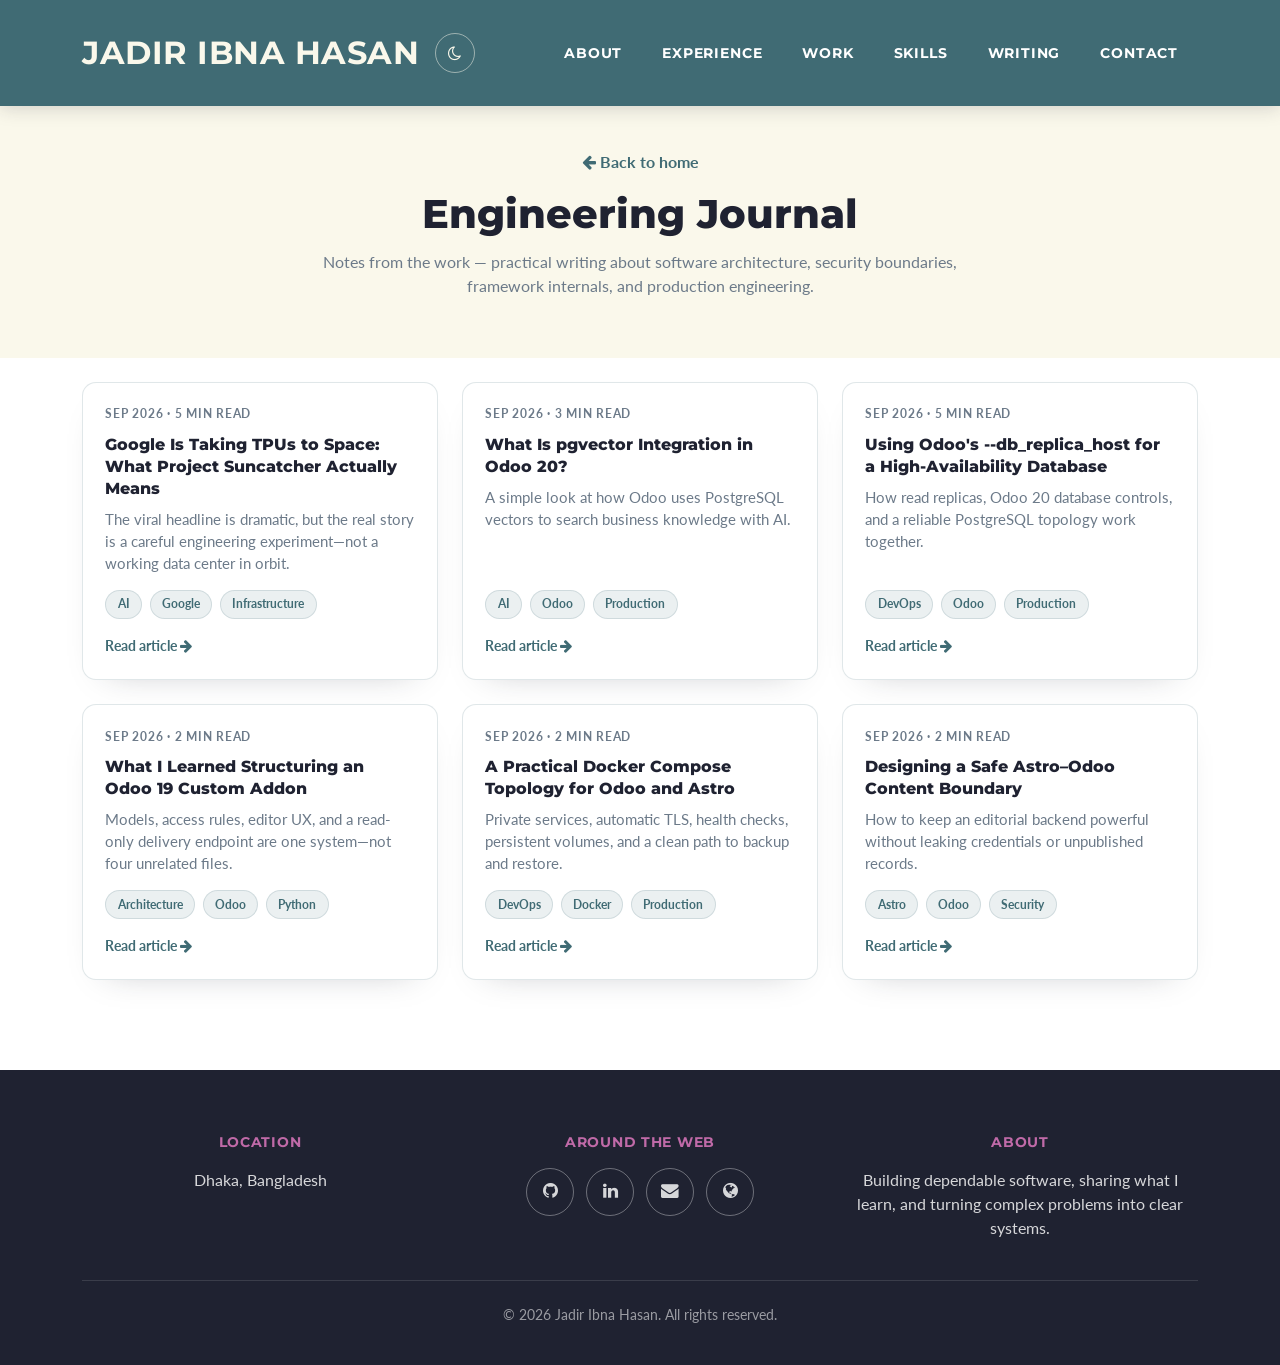
==== blog/index.html @ 4789eede "[imp]" ====
<!DOCTYPE html>
<html data-bs-theme="light" lang="en">

<head>
    <meta charset="utf-8">
    <meta name="viewport" content="width=device-width, initial-scale=1.0, shrink-to-fit=no">
    <title>Writing — Jadir Ibna Hasan</title>
    <meta name="description" content="Engineering notes from Jadir Ibna Hasan — practical writing about software architecture, security boundaries, framework internals, and production engineering.">
    <link rel="stylesheet" href="../assets/bootstrap/css/bootstrap.min.css">
    <link rel="stylesheet" href="https://fonts.googleapis.com/css?family=Montserrat:400,700,800&amp;display=swap">
    <link rel="stylesheet" href="https://fonts.googleapis.com/css?family=Lato:400,700,400italic,700italic&amp;display=swap">
    <link rel="stylesheet" href="../assets/fonts/font-awesome.min.css">
    <link rel="stylesheet" href="../assets/css/styles.min.css">
    <link rel="stylesheet" href="../assets/css/custom.css">
    <script>
        (function () {
            var stored = localStorage.getItem("theme");
            var prefersDark = window.matchMedia("(prefers-color-scheme: dark)").matches;
            document.documentElement.setAttribute("data-bs-theme", stored || (prefersDark ? "dark" : "light"));
        })();
    </script>
</head>

<body id="page-top">
    <a class="skip-link" href="#main">Skip to content</a>
    <nav class="navbar navbar-expand-lg fixed-top text-uppercase" id="mainNav">
        <div class="container">
            <a class="navbar-brand" href="../index.html">Jadir Ibna Hasan</a>
            <button id="themeToggle" class="theme-toggle ms-auto me-2" aria-label="Toggle dark mode" title="Toggle dark mode"><i class="fa fa-moon-o"></i></button>
            <button data-bs-toggle="collapse" data-bs-target="#navbarResponsive" class="navbar-toggler text-white rounded" aria-controls="navbarResponsive" aria-expanded="false" aria-label="Toggle navigation"><i class="fa fa-bars"></i></button>
            <div class="collapse navbar-collapse" id="navbarResponsive">
                <ul class="navbar-nav ms-auto">
                    <li class="nav-item mx-0 mx-lg-1"><a class="nav-link py-3 px-0 px-lg-3 rounded" href="../index.html#about">About</a></li>
                    <li class="nav-item mx-0 mx-lg-1"><a class="nav-link py-3 px-0 px-lg-3 rounded" href="../index.html#experience">Experience</a></li>
                    <li class="nav-item mx-0 mx-lg-1"><a class="nav-link py-3 px-0 px-lg-3 rounded" href="../index.html#work">Work</a></li>
                    <li class="nav-item mx-0 mx-lg-1"><a class="nav-link py-3 px-0 px-lg-3 rounded" href="../index.html#skills">Skills</a></li>
                    <li class="nav-item mx-0 mx-lg-1"><a class="nav-link py-3 px-0 px-lg-3 rounded" href="index.html">Writing</a></li>
                    <li class="nav-item mx-0 mx-lg-1"><a class="nav-link py-3 px-0 px-lg-3 rounded" href="../index.html#contact">Contact</a></li>
                </ul>
            </div>
        </div>
    </nav>

    <main id="main">
        <header class="blog-hero text-center">
            <div class="container">
                <a class="back-link" href="../index.html"><i class="fa fa-arrow-left me-1"></i>Back to home</a>
                <h1 class="mt-3">Engineering Journal</h1>
                <p>Notes from the work — practical writing about software architecture, security boundaries, framework internals, and production engineering.</p>
            </div>
        </header>

        <section class="section pt-4">
            <div class="container">
                <div class="row g-4">
                    <div class="col-md-6 col-lg-4">
                        <a class="article-card" href="9-google-is-taking-tpus-to-space-what-project-suncatcher-actually-means.html">
                            <div class="article-meta">Sep 2026 · 5 min read</div>
                            <h5>Google Is Taking TPUs to Space: What Project Suncatcher Actually Means</h5>
                            <p class="article-excerpt">The viral headline is dramatic, but the real story is a careful engineering experiment—not a working data center in orbit.</p>
                            <div class="tags mt-3"><span class="tag">AI</span><span class="tag">Google</span><span class="tag">Infrastructure</span></div>
                            <div class="article-read mt-3"><span>Read article</span> <i class="fa fa-arrow-right"></i></div>
                        </a>
                    </div>
                    <div class="col-md-6 col-lg-4">
                        <a class="article-card" href="8-what-is-pgvector-integration-in-odoo-20.html">
                            <div class="article-meta">Sep 2026 · 3 min read</div>
                            <h5>What Is pgvector Integration in Odoo 20?</h5>
                            <p class="article-excerpt">A simple look at how Odoo uses PostgreSQL vectors to search business knowledge with AI.</p>
                            <div class="tags mt-3"><span class="tag">AI</span><span class="tag">Odoo</span><span class="tag">Production</span></div>
                            <div class="article-read mt-3"><span>Read article</span> <i class="fa fa-arrow-right"></i></div>
                        </a>
                    </div>
                    <div class="col-md-6 col-lg-4">
                        <a class="article-card" href="7-using-odoo-s-db-replica-host-for-a-high-availability-database.html">
                            <div class="article-meta">Sep 2026 · 5 min read</div>
                            <h5>Using Odoo's --db_replica_host for a High-Availability Database</h5>
                            <p class="article-excerpt">How read replicas, Odoo 20 database controls, and a reliable PostgreSQL topology work together.</p>
                            <div class="tags mt-3"><span class="tag">DevOps</span><span class="tag">Odoo</span><span class="tag">Production</span></div>
                            <div class="article-read mt-3"><span>Read article</span> <i class="fa fa-arrow-right"></i></div>
                        </a>
                    </div>
                    <div class="col-md-6 col-lg-4">
                        <a class="article-card" href="3-what-i-learned-structuring-an-odoo-19-custom-addon.html">
                            <div class="article-meta">Sep 2026 · 2 min read</div>
                            <h5>What I Learned Structuring an Odoo 19 Custom Addon</h5>
                            <p class="article-excerpt">Models, access rules, editor UX, and a read-only delivery endpoint are one system—not four unrelated files.</p>
                            <div class="tags mt-3"><span class="tag">Architecture</span><span class="tag">Odoo</span><span class="tag">Python</span></div>
                            <div class="article-read mt-3"><span>Read article</span> <i class="fa fa-arrow-right"></i></div>
                        </a>
                    </div>
                    <div class="col-md-6 col-lg-4">
                        <a class="article-card" href="4-a-practical-docker-compose-topology-for-odoo-and-astro.html">
                            <div class="article-meta">Sep 2026 · 2 min read</div>
                            <h5>A Practical Docker Compose Topology for Odoo and Astro</h5>
                            <p class="article-excerpt">Private services, automatic TLS, health checks, persistent volumes, and a clean path to backup and restore.</p>
                            <div class="tags mt-3"><span class="tag">DevOps</span><span class="tag">Docker</span><span class="tag">Production</span></div>
                            <div class="article-read mt-3"><span>Read article</span> <i class="fa fa-arrow-right"></i></div>
                        </a>
                    </div>
                    <div class="col-md-6 col-lg-4">
                        <a class="article-card" href="2-designing-a-safe-astro-odoo-content-boundary.html">
                            <div class="article-meta">Sep 2026 · 2 min read</div>
                            <h5>Designing a Safe Astro–Odoo Content Boundary</h5>
                            <p class="article-excerpt">How to keep an editorial backend powerful without leaking credentials or unpublished records.</p>
                            <div class="tags mt-3"><span class="tag">Astro</span><span class="tag">Odoo</span><span class="tag">Security</span></div>
                            <div class="article-read mt-3"><span>Read article</span> <i class="fa fa-arrow-right"></i></div>
                        </a>
                    </div>
                </div>
            </div>
        </section>
    </main>

    <footer class="footer text-center">
        <div class="container">
            <div class="row text-center">
                <div class="col-md-4 mb-4 mb-lg-0">
                    <h5 class="mb-3">Location</h5>
                    <p class="mb-0" style="color: rgba(255,255,255,0.82);">Dhaka, Bangladesh</p>
                </div>
                <div class="col-md-4 mb-4 mb-lg-0">
                    <h5 class="mb-3">Around the Web</h5>
                    <ul class="list-inline mb-0">
                        <li class="list-inline-item"><a class="btn-social" role="button" href="https://github.com/jadiribnahasan" target="_blank" rel="noopener" aria-label="GitHub"><i class="fa fa-github fa-fw"></i></a></li>
                        <li class="list-inline-item"><a class="btn-social" role="button" href="https://bd.linkedin.com/in/jadiribnahasan" target="_blank" rel="noopener" aria-label="LinkedIn"><i class="fa fa-linkedin fa-fw"></i></a></li>
                        <li class="list-inline-item"><a class="btn-social" role="button" href="mailto:jadiribnahasan@gmail.com" aria-label="Email"><i class="fa fa-envelope fa-fw"></i></a></li>
                        <li class="list-inline-item"><a class="btn-social" role="button" href="https://angkon.cloud" target="_blank" rel="noopener" aria-label="Website"><i class="fa fa-globe fa-fw"></i></a></li>
                    </ul>
                </div>
                <div class="col-md-4">
                    <h5 class="mb-3">About</h5>
                    <p class="mb-0" style="color: rgba(255,255,255,0.82);">Building dependable software, sharing what I learn, and turning complex problems into clear systems.</p>
                </div>
            </div>
            <div class="footer-bottom">
                <span>© 2026 Jadir Ibna Hasan. All rights reserved.</span>
            </div>
        </div>
    </footer>

    <div class="scroll-to-top position-fixed rounded" id="scrollTop"><a class="text-center d-block rounded text-white" href="#page-top"><i class="fa fa-chevron-up"></i></a></div>
    <script src="../assets/bootstrap/js/bootstrap.min.js"></script>
    <script>
        document.addEventListener("DOMContentLoaded", function () {
            var scrollTop = document.getElementById("scrollTop");
            window.addEventListener("scroll", function () {
                if (window.scrollY > 300) { scrollTop.classList.add("show"); } else { scrollTop.classList.remove("show"); }
            });
            var themeToggle = document.getElementById("themeToggle");
            var themeIcon = themeToggle.querySelector("i");
            function refreshThemeIcon() {
                var dark = document.documentElement.getAttribute("data-bs-theme") === "dark";
                themeIcon.className = dark ? "fa fa-sun-o" : "fa fa-moon-o";
                themeToggle.setAttribute("aria-label", dark ? "Switch to light mode" : "Switch to dark mode");
            }
            refreshThemeIcon();
            themeToggle.addEventListener("click", function () {
                var current = document.documentElement.getAttribute("data-bs-theme");
                var next = current === "dark" ? "light" : "dark";
                document.documentElement.setAttribute("data-bs-theme", next);
                localStorage.setItem("theme", next);
                refreshThemeIcon();
            });
        });
    </script>
</body>

</html>
---- assets/css/styles.min.css ----
:root,[data-bs-theme=light]{--bs-link-color:#a3498b;--bs-link-color-rgb:163,73,139;--bs-link-hover-color:#a3498b;--bs-link-hover-color-rgb:163,73,139}[data-aos][data-aos][data-aos-duration='50'],body[data-aos-duration='50'] [data-aos]{transition-duration:50ms}[data-aos][data-aos][data-aos-delay='100'],[data-aos][data-aos][data-aos-delay='1000'],[data-aos][data-aos][data-aos-delay='1050'],[data-aos][data-aos][data-aos-delay='1100'],[data-aos][data-aos][data-aos-delay='1150'],[data-aos][data-aos][data-aos-delay='1200'],[data-aos][data-aos][data-aos-delay='1250'],[data-aos][data-aos][data-aos-delay='1300'],[data-aos][data-aos][data-aos-delay='1350'],[data-aos][data-aos][data-aos-delay='1400'],[data-aos][data-aos][data-aos-delay='1450'],[data-aos][data-aos][data-aos-delay='150'],[data-aos][data-aos][data-aos-delay='1500'],[data-aos][data-aos][data-aos-delay='1550'],[data-aos][data-aos][data-aos-delay='1600'],[data-aos][data-aos][data-aos-delay='1650'],[data-aos][data-aos][data-aos-delay='1700'],[data-aos][data-aos][data-aos-delay='1750'],[data-aos][data-aos][data-aos-delay='1800'],[data-aos][data-aos][data-aos-delay='1850'],[data-aos][data-aos][data-aos-delay='1900'],[data-aos][data-aos][data-aos-delay='1950'],[data-aos][data-aos][data-aos-delay='200'],[data-aos][data-aos][data-aos-delay='2000'],[data-aos][data-aos][data-aos-delay='2050'],[data-aos][data-aos][data-aos-delay='2100'],[data-aos][data-aos][data-aos-delay='2150'],[data-aos][data-aos][data-aos-delay='2200'],[data-aos][data-aos][data-aos-delay='2250'],[data-aos][data-aos][data-aos-delay='2300'],[data-aos][data-aos][data-aos-delay='2350'],[data-aos][data-aos][data-aos-delay='2400'],[data-aos][data-aos][data-aos-delay='2450'],[data-aos][data-aos][data-aos-delay='250'],[data-aos][data-aos][data-aos-delay='2500'],[data-aos][data-aos][data-aos-delay='2550'],[data-aos][data-aos][data-aos-delay='2600'],[data-aos][data-aos][data-aos-delay='2650'],[data-aos][data-aos][data-aos-delay='2700'],[data-aos][data-aos][data-aos-delay='2750'],[data-aos][data-aos][data-aos-delay='2800'],[data-aos][data-aos][data-aos-delay='2850'],[data-aos][data-aos][data-aos-delay='2900'],[data-aos][data-aos][data-aos-delay='2950'],[data-aos][data-aos][data-aos-delay='300'],[data-aos][data-aos][data-aos-delay='3000'],[data-aos][data-aos][data-aos-delay='350'],[data-aos][data-aos][data-aos-delay='400'],[data-aos][data-aos][data-aos-delay='450'],[data-aos][data-aos][data-aos-delay='50'],[data-aos][data-aos][data-aos-delay='500'],[data-aos][data-aos][data-aos-delay='550'],[data-aos][data-aos][data-aos-delay='600'],[data-aos][data-aos][data-aos-delay='650'],[data-aos][data-aos][data-aos-delay='700'],[data-aos][data-aos][data-aos-delay='750'],[data-aos][data-aos][data-aos-delay='800'],[data-aos][data-aos][data-aos-delay='850'],[data-aos][data-aos][data-aos-delay='900'],[data-aos][data-aos][data-aos-delay='950'],body[data-aos-delay='100'] [data-aos],body[data-aos-delay='1000'] [data-aos],body[data-aos-delay='1050'] [data-aos],body[data-aos-delay='1100'] [data-aos],body[data-aos-delay='1150'] [data-aos],body[data-aos-delay='1200'] [data-aos],body[data-aos-delay='1250'] [data-aos],body[data-aos-delay='1300'] [data-aos],body[data-aos-delay='1350'] [data-aos],body[data-aos-delay='1400'] [data-aos],body[data-aos-delay='1450'] [data-aos],body[data-aos-delay='150'] [data-aos],body[data-aos-delay='1500'] [data-aos],body[data-aos-delay='1550'] [data-aos],body[data-aos-delay='1600'] [data-aos],body[data-aos-delay='1650'] [data-aos],body[data-aos-delay='1700'] [data-aos],body[data-aos-delay='1750'] [data-aos],body[data-aos-delay='1800'] [data-aos],body[data-aos-delay='1850'] [data-aos],body[data-aos-delay='1900'] [data-aos],body[data-aos-delay='1950'] [data-aos],body[data-aos-delay='200'] [data-aos],body[data-aos-delay='2000'] [data-aos],body[data-aos-delay='2050'] [data-aos],body[data-aos-delay='2100'] [data-aos],body[data-aos-delay='2150'] [data-aos],body[data-aos-delay='2200'] [data-aos],body[data-aos-delay='2250'] [data-aos],body[data-aos-delay='2300'] [data-aos],body[data-aos-delay='2350'] [data-aos],body[data-aos-delay='2400'] [data-aos],body[data-aos-delay='2450'] [data-aos],body[data-aos-delay='250'] [data-aos],body[data-aos-delay='2500'] [data-aos],body[data-aos-delay='2550'] [data-aos],body[data-aos-delay='2600'] [data-aos],body[data-aos-delay='2650'] [data-aos],body[data-aos-delay='2700'] [data-aos],body[data-aos-delay='2750'] [data-aos],body[data-aos-delay='2800'] [data-aos],body[data-aos-delay='2850'] [data-aos],body[data-aos-delay='2900'] [data-aos],body[data-aos-delay='2950'] [data-aos],body[data-aos-delay='300'] [data-aos],body[data-aos-delay='3000'] [data-aos],body[data-aos-delay='350'] [data-aos],body[data-aos-delay='400'] [data-aos],body[data-aos-delay='450'] [data-aos],body[data-aos-delay='50'] [data-aos],body[data-aos-delay='500'] [data-aos],body[data-aos-delay='550'] [data-aos],body[data-aos-delay='600'] [data-aos],body[data-aos-delay='650'] [data-aos],body[data-aos-delay='700'] [data-aos],body[data-aos-delay='750'] [data-aos],body[data-aos-delay='800'] [data-aos],body[data-aos-delay='850'] [data-aos],body[data-aos-delay='900'] [data-aos],body[data-aos-delay='950'] [data-aos]{transition-delay:0}[data-aos][data-aos][data-aos-delay='50'].aos-animate,body[data-aos-delay='50'] [data-aos].aos-animate{transition-delay:50ms}[data-aos][data-aos][data-aos-duration='100'],body[data-aos-duration='100'] [data-aos]{transition-duration:.1s}[data-aos][data-aos][data-aos-delay='100'].aos-animate,body[data-aos-delay='100'] [data-aos].aos-animate{transition-delay:.1s}[data-aos][data-aos][data-aos-duration='150'],body[data-aos-duration='150'] [data-aos]{transition-duration:.15s}[data-aos][data-aos][data-aos-delay='150'].aos-animate,body[data-aos-delay='150'] [data-aos].aos-animate{transition-delay:.15s}[data-aos][data-aos][data-aos-duration='200'],body[data-aos-duration='200'] [data-aos]{transition-duration:.2s}[data-aos][data-aos][data-aos-delay='200'].aos-animate,body[data-aos-delay='200'] [data-aos].aos-animate{transition-delay:.2s}[data-aos][data-aos][data-aos-duration='250'],body[data-aos-duration='250'] [data-aos]{transition-duration:.25s}[data-aos][data-aos][data-aos-delay='250'].aos-animate,body[data-aos-delay='250'] [data-aos].aos-animate{transition-delay:.25s}[data-aos][data-aos][data-aos-duration='300'],body[data-aos-duration='300'] [data-aos]{transition-duration:.3s}[data-aos][data-aos][data-aos-delay='300'].aos-animate,body[data-aos-delay='300'] [data-aos].aos-animate{transition-delay:.3s}[data-aos][data-aos][data-aos-duration='350'],body[data-aos-duration='350'] [data-aos]{transition-duration:.35s}[data-aos][data-aos][data-aos-delay='350'].aos-animate,body[data-aos-delay='350'] [data-aos].aos-animate{transition-delay:.35s}[data-aos][data-aos][data-aos-duration='400'],body[data-aos-duration='400'] [data-aos]{transition-duration:.4s}[data-aos][data-aos][data-aos-delay='400'].aos-animate,body[data-aos-delay='400'] [data-aos].aos-animate{transition-delay:.4s}[data-aos][data-aos][data-aos-duration='450'],body[data-aos-duration='450'] [data-aos]{transition-duration:.45s}[data-aos][data-aos][data-aos-delay='450'].aos-animate,body[data-aos-delay='450'] [data-aos].aos-animate{transition-delay:.45s}[data-aos][data-aos][data-aos-duration='500'],body[data-aos-duration='500'] [data-aos]{transition-duration:.5s}[data-aos][data-aos][data-aos-delay='500'].aos-animate,body[data-aos-delay='500'] [data-aos].aos-animate{transition-delay:.5s}[data-aos][data-aos][data-aos-duration='550'],body[data-aos-duration='550'] [data-aos]{transition-duration:.55s}[data-aos][data-aos][data-aos-delay='550'].aos-animate,body[data-aos-delay='550'] [data-aos].aos-animate{transition-delay:.55s}[data-aos][data-aos][data-aos-duration='600'],body[data-aos-duration='600'] [data-aos]{transition-duration:.6s}[data-aos][data-aos][data-aos-delay='600'].aos-animate,body[data-aos-delay='600'] [data-aos].aos-animate{transition-delay:.6s}[data-aos][data-aos][data-aos-duration='650'],body[data-aos-duration='650'] [data-aos]{transition-duration:.65s}[data-aos][data-aos][data-aos-delay='650'].aos-animate,body[data-aos-delay='650'] [data-aos].aos-animate{transition-delay:.65s}[data-aos][data-aos][data-aos-duration='700'],body[data-aos-duration='700'] [data-aos]{transition-duration:.7s}[data-aos][data-aos][data-aos-delay='700'].aos-animate,body[data-aos-delay='700'] [data-aos].aos-animate{transition-delay:.7s}[data-aos][data-aos][data-aos-duration='750'],body[data-aos-duration='750'] [data-aos]{transition-duration:.75s}[data-aos][data-aos][data-aos-delay='750'].aos-animate,body[data-aos-delay='750'] [data-aos].aos-animate{transition-delay:.75s}[data-aos][data-aos][data-aos-duration='800'],body[data-aos-duration='800'] [data-aos]{transition-duration:.8s}[data-aos][data-aos][data-aos-delay='800'].aos-animate,body[data-aos-delay='800'] [data-aos].aos-animate{transition-delay:.8s}[data-aos][data-aos][data-aos-duration='850'],body[data-aos-duration='850'] [data-aos]{transition-duration:.85s}[data-aos][data-aos][data-aos-delay='850'].aos-animate,body[data-aos-delay='850'] [data-aos].aos-animate{transition-delay:.85s}[data-aos][data-aos][data-aos-duration='900'],body[data-aos-duration='900'] [data-aos]{transition-duration:.9s}[data-aos][data-aos][data-aos-delay='900'].aos-animate,body[data-aos-delay='900'] [data-aos].aos-animate{transition-delay:.9s}[data-aos][data-aos][data-aos-duration='950'],body[data-aos-duration='950'] [data-aos]{transition-duration:.95s}[data-aos][data-aos][data-aos-delay='950'].aos-animate,body[data-aos-delay='950'] [data-aos].aos-animate{transition-delay:.95s}[data-aos][data-aos][data-aos-duration='1000'],body[data-aos-duration='1000'] [data-aos]{transition-duration:1s}[data-aos][data-aos][data-aos-delay='1000'].aos-animate,body[data-aos-delay='1000'] [data-aos].aos-animate{transition-delay:1s}[data-aos][data-aos][data-aos-duration='1050'],body[data-aos-duration='1050'] [data-aos]{transition-duration:1.05s}[data-aos][data-aos][data-aos-delay='1050'].aos-animate,body[data-aos-delay='1050'] [data-aos].aos-animate{transition-delay:1.05s}[data-aos][data-aos][data-aos-duration='1100'],body[data-aos-duration='1100'] [data-aos]{transition-duration:1.1s}[data-aos][data-aos][data-aos-delay='1100'].aos-animate,body[data-aos-delay='1100'] [data-aos].aos-animate{transition-delay:1.1s}[data-aos][data-aos][data-aos-duration='1150'],body[data-aos-duration='1150'] [data-aos]{transition-duration:1.15s}[data-aos][data-aos][data-aos-delay='1150'].aos-animate,body[data-aos-delay='1150'] [data-aos].aos-animate{transition-delay:1.15s}[data-aos][data-aos][data-aos-duration='1200'],body[data-aos-duration='1200'] [data-aos]{transition-duration:1.2s}[data-aos][data-aos][data-aos-delay='1200'].aos-animate,body[data-aos-delay='1200'] [data-aos].aos-animate{transition-delay:1.2s}[data-aos][data-aos][data-aos-duration='1250'],body[data-aos-duration='1250'] [data-aos]{transition-duration:1.25s}[data-aos][data-aos][data-aos-delay='1250'].aos-animate,body[data-aos-delay='1250'] [data-aos].aos-animate{transition-delay:1.25s}[data-aos][data-aos][data-aos-duration='1300'],body[data-aos-duration='1300'] [data-aos]{transition-duration:1.3s}[data-aos][data-aos][data-aos-delay='1300'].aos-animate,body[data-aos-delay='1300'] [data-aos].aos-animate{transition-delay:1.3s}[data-aos][data-aos][data-aos-duration='1350'],body[data-aos-duration='1350'] [data-aos]{transition-duration:1.35s}[data-aos][data-aos][data-aos-delay='1350'].aos-animate,body[data-aos-delay='1350'] [data-aos].aos-animate{transition-delay:1.35s}[data-aos][data-aos][data-aos-duration='1400'],body[data-aos-duration='1400'] [data-aos]{transition-duration:1.4s}[data-aos][data-aos][data-aos-delay='1400'].aos-animate,body[data-aos-delay='1400'] [data-aos].aos-animate{transition-delay:1.4s}[data-aos][data-aos][data-aos-duration='1450'],body[data-aos-duration='1450'] [data-aos]{transition-duration:1.45s}[data-aos][data-aos][data-aos-delay='1450'].aos-animate,body[data-aos-delay='1450'] [data-aos].aos-animate{transition-delay:1.45s}[data-aos][data-aos][data-aos-duration='1500'],body[data-aos-duration='1500'] [data-aos]{transition-duration:1.5s}[data-aos][data-aos][data-aos-delay='1500'].aos-animate,body[data-aos-delay='1500'] [data-aos].aos-animate{transition-delay:1.5s}[data-aos][data-aos][data-aos-duration='1550'],body[data-aos-duration='1550'] [data-aos]{transition-duration:1.55s}[data-aos][data-aos][data-aos-delay='1550'].aos-animate,body[data-aos-delay='1550'] [data-aos].aos-animate{transition-delay:1.55s}[data-aos][data-aos][data-aos-duration='1600'],body[data-aos-duration='1600'] [data-aos]{transition-duration:1.6s}[data-aos][data-aos][data-aos-delay='1600'].aos-animate,body[data-aos-delay='1600'] [data-aos].aos-animate{transition-delay:1.6s}[data-aos][data-aos][data-aos-duration='1650'],body[data-aos-duration='1650'] [data-aos]{transition-duration:1.65s}[data-aos][data-aos][data-aos-delay='1650'].aos-animate,body[data-aos-delay='1650'] [data-aos].aos-animate{transition-delay:1.65s}[data-aos][data-aos][data-aos-duration='1700'],body[data-aos-duration='1700'] [data-aos]{transition-duration:1.7s}[data-aos][data-aos][data-aos-delay='1700'].aos-animate,body[data-aos-delay='1700'] [data-aos].aos-animate{transition-delay:1.7s}[data-aos][data-aos][data-aos-duration='1750'],body[data-aos-duration='1750'] [data-aos]{transition-duration:1.75s}[data-aos][data-aos][data-aos-delay='1750'].aos-animate,body[data-aos-delay='1750'] [data-aos].aos-animate{transition-delay:1.75s}[data-aos][data-aos][data-aos-duration='1800'],body[data-aos-duration='1800'] [data-aos]{transition-duration:1.8s}[data-aos][data-aos][data-aos-delay='1800'].aos-animate,body[data-aos-delay='1800'] [data-aos].aos-animate{transition-delay:1.8s}[data-aos][data-aos][data-aos-duration='1850'],body[data-aos-duration='1850'] [data-aos]{transition-duration:1.85s}[data-aos][data-aos][data-aos-delay='1850'].aos-animate,body[data-aos-delay='1850'] [data-aos].aos-animate{transition-delay:1.85s}[data-aos][data-aos][data-aos-duration='1900'],body[data-aos-duration='1900'] [data-aos]{transition-duration:1.9s}[data-aos][data-aos][data-aos-delay='1900'].aos-animate,body[data-aos-delay='1900'] [data-aos].aos-animate{transition-delay:1.9s}[data-aos][data-aos][data-aos-duration='1950'],body[data-aos-duration='1950'] [data-aos]{transition-duration:1.95s}[data-aos][data-aos][data-aos-delay='1950'].aos-animate,body[data-aos-delay='1950'] [data-aos].aos-animate{transition-delay:1.95s}[data-aos][data-aos][data-aos-duration='2000'],body[data-aos-duration='2000'] [data-aos]{transition-duration:2s}[data-aos][data-aos][data-aos-delay='2000'].aos-animate,body[data-aos-delay='2000'] [data-aos].aos-animate{transition-delay:2s}[data-aos][data-aos][data-aos-duration='2050'],body[data-aos-duration='2050'] [data-aos]{transition-duration:2.05s}[data-aos][data-aos][data-aos-delay='2050'].aos-animate,body[data-aos-delay='2050'] [data-aos].aos-animate{transition-delay:2.05s}[data-aos][data-aos][data-aos-duration='2100'],body[data-aos-duration='2100'] [data-aos]{transition-duration:2.1s}[data-aos][data-aos][data-aos-delay='2100'].aos-animate,body[data-aos-delay='2100'] [data-aos].aos-animate{transition-delay:2.1s}[data-aos][data-aos][data-aos-duration='2150'],body[data-aos-duration='2150'] [data-aos]{transition-duration:2.15s}[data-aos][data-aos][data-aos-delay='2150'].aos-animate,body[data-aos-delay='2150'] [data-aos].aos-animate{transition-delay:2.15s}[data-aos][data-aos][data-aos-duration='2200'],body[data-aos-duration='2200'] [data-aos]{transition-duration:2.2s}[data-aos][data-aos][data-aos-delay='2200'].aos-animate,body[data-aos-delay='2200'] [data-aos].aos-animate{transition-delay:2.2s}[data-aos][data-aos][data-aos-duration='2250'],body[data-aos-duration='2250'] [data-aos]{transition-duration:2.25s}[data-aos][data-aos][data-aos-delay='2250'].aos-animate,body[data-aos-delay='2250'] [data-aos].aos-animate{transition-delay:2.25s}[data-aos][data-aos][data-aos-duration='2300'],body[data-aos-duration='2300'] [data-aos]{transition-duration:2.3s}[data-aos][data-aos][data-aos-delay='2300'].aos-animate,body[data-aos-delay='2300'] [data-aos].aos-animate{transition-delay:2.3s}[data-aos][data-aos][data-aos-duration='2350'],body[data-aos-duration='2350'] [data-aos]{transition-duration:2.35s}[data-aos][data-aos][data-aos-delay='2350'].aos-animate,body[data-aos-delay='2350'] [data-aos].aos-animate{transition-delay:2.35s}[data-aos][data-aos][data-aos-duration='2400'],body[data-aos-duration='2400'] [data-aos]{transition-duration:2.4s}[data-aos][data-aos][data-aos-delay='2400'].aos-animate,body[data-aos-delay='2400'] [data-aos].aos-animate{transition-delay:2.4s}[data-aos][data-aos][data-aos-duration='2450'],body[data-aos-duration='2450'] [data-aos]{transition-duration:2.45s}[data-aos][data-aos][data-aos-delay='2450'].aos-animate,body[data-aos-delay='2450'] [data-aos].aos-animate{transition-delay:2.45s}[data-aos][data-aos][data-aos-duration='2500'],body[data-aos-duration='2500'] [data-aos]{transition-duration:2.5s}[data-aos][data-aos][data-aos-delay='2500'].aos-animate,body[data-aos-delay='2500'] [data-aos].aos-animate{transition-delay:2.5s}[data-aos][data-aos][data-aos-duration='2550'],body[data-aos-duration='2550'] [data-aos]{transition-duration:2.55s}[data-aos][data-aos][data-aos-delay='2550'].aos-animate,body[data-aos-delay='2550'] [data-aos].aos-animate{transition-delay:2.55s}[data-aos][data-aos][data-aos-duration='2600'],body[data-aos-duration='2600'] [data-aos]{transition-duration:2.6s}[data-aos][data-aos][data-aos-delay='2600'].aos-animate,body[data-aos-delay='2600'] [data-aos].aos-animate{transition-delay:2.6s}[data-aos][data-aos][data-aos-duration='2650'],body[data-aos-duration='2650'] [data-aos]{transition-duration:2.65s}[data-aos][data-aos][data-aos-delay='2650'].aos-animate,body[data-aos-delay='2650'] [data-aos].aos-animate{transition-delay:2.65s}[data-aos][data-aos][data-aos-duration='2700'],body[data-aos-duration='2700'] [data-aos]{transition-duration:2.7s}[data-aos][data-aos][data-aos-delay='2700'].aos-animate,body[data-aos-delay='2700'] [data-aos].aos-animate{transition-delay:2.7s}[data-aos][data-aos][data-aos-duration='2750'],body[data-aos-duration='2750'] [data-aos]{transition-duration:2.75s}[data-aos][data-aos][data-aos-delay='2750'].aos-animate,body[data-aos-delay='2750'] [data-aos].aos-animate{transition-delay:2.75s}[data-aos][data-aos][data-aos-duration='2800'],body[data-aos-duration='2800'] [data-aos]{transition-duration:2.8s}[data-aos][data-aos][data-aos-delay='2800'].aos-animate,body[data-aos-delay='2800'] [data-aos].aos-animate{transition-delay:2.8s}[data-aos][data-aos][data-aos-duration='2850'],body[data-aos-duration='2850'] [data-aos]{transition-duration:2.85s}[data-aos][data-aos][data-aos-delay='2850'].aos-animate,body[data-aos-delay='2850'] [data-aos].aos-animate{transition-delay:2.85s}[data-aos][data-aos][data-aos-duration='2900'],body[data-aos-duration='2900'] [data-aos]{transition-duration:2.9s}[data-aos][data-aos][data-aos-delay='2900'].aos-animate,body[data-aos-delay='2900'] [data-aos].aos-animate{transition-delay:2.9s}[data-aos][data-aos][data-aos-duration='2950'],body[data-aos-duration='2950'] [data-aos]{transition-duration:2.95s}[data-aos][data-aos][data-aos-delay='2950'].aos-animate,body[data-aos-delay='2950'] [data-aos].aos-animate{transition-delay:2.95s}[data-aos][data-aos][data-aos-duration='3000'],body[data-aos-duration='3000'] [data-aos]{transition-duration:3s}[data-aos][data-aos][data-aos-delay='3000'].aos-animate,body[data-aos-delay='3000'] [data-aos].aos-animate{transition-delay:3s}[data-aos][data-aos][data-aos-easing=linear],body[data-aos-easing=linear] [data-aos]{transition-timing-function:cubic-bezier(.25,.25,.75,.75)}[data-aos][data-aos][data-aos-easing=ease],body[data-aos-easing=ease] [data-aos]{transition-timing-function:ease}[data-aos][data-aos][data-aos-easing=ease-in],body[data-aos-easing=ease-in] [data-aos]{transition-timing-function:ease-in}[data-aos][data-aos][data-aos-easing=ease-out],body[data-aos-easing=ease-out] [data-aos]{transition-timing-function:ease-out}[data-aos][data-aos][data-aos-easing=ease-in-out],body[data-aos-easing=ease-in-out] [data-aos]{transition-timing-function:ease-in-out}[data-aos][data-aos][data-aos-easing=ease-in-back],body[data-aos-easing=ease-in-back] [data-aos]{transition-timing-function:cubic-bezier(.6,-.28,.735,.045)}[data-aos][data-aos][data-aos-easing=ease-out-back],body[data-aos-easing=ease-out-back] [data-aos]{transition-timing-function:cubic-bezier(.175,.885,.32,1.275)}[data-aos][data-aos][data-aos-easing=ease-in-out-back],body[data-aos-easing=ease-in-out-back] [data-aos]{transition-timing-function:cubic-bezier(.68,-.55,.265,1.55)}[data-aos][data-aos][data-aos-easing=ease-in-sine],body[data-aos-easing=ease-in-sine] [data-aos]{transition-timing-function:cubic-bezier(.47,0,.745,.715)}[data-aos][data-aos][data-aos-easing=ease-out-sine],body[data-aos-easing=ease-out-sine] [data-aos]{transition-timing-function:cubic-bezier(.39,.575,.565,1)}[data-aos][data-aos][data-aos-easing=ease-in-out-sine],body[data-aos-easing=ease-in-out-sine] [data-aos]{transition-timing-function:cubic-bezier(.445,.05,.55,.95)}[data-aos][data-aos][data-aos-easing=ease-in-cubic],[data-aos][data-aos][data-aos-easing=ease-in-quad],[data-aos][data-aos][data-aos-easing=ease-in-quart],body[data-aos-easing=ease-in-cubic] [data-aos],body[data-aos-easing=ease-in-quad] [data-aos],body[data-aos-easing=ease-in-quart] [data-aos]{transition-timing-function:cubic-bezier(.55,.085,.68,.53)}[data-aos][data-aos][data-aos-easing=ease-out-cubic],[data-aos][data-aos][data-aos-easing=ease-out-quad],[data-aos][data-aos][data-aos-easing=ease-out-quart],body[data-aos-easing=ease-out-cubic] [data-aos],body[data-aos-easing=ease-out-quad] [data-aos],body[data-aos-easing=ease-out-quart] [data-aos]{transition-timing-function:cubic-bezier(.25,.46,.45,.94)}[data-aos][data-aos][data-aos-easing=ease-in-out-cubic],[data-aos][data-aos][data-aos-easing=ease-in-out-quad],[data-aos][data-aos][data-aos-easing=ease-in-out-quart],body[data-aos-easing=ease-in-out-cubic] [data-aos],body[data-aos-easing=ease-in-out-quad] [data-aos],body[data-aos-easing=ease-in-out-quart] [data-aos]{transition-timing-function:cubic-bezier(.455,.03,.515,.955)}[data-aos^=fade][data-aos^=fade],[data-aos^=zoom][data-aos^=zoom]{opacity:0;transition-property:opacity,transform}[data-aos^=fade][data-aos^=fade].aos-animate{opacity:1;transform:translate(0)}[data-aos=fade-up]{transform:translateY(100px)}[data-aos=fade-down]{transform:translateY(-100px)}[data-aos=fade-right]{transform:translate(-100px)}[data-aos=fade-left]{transform:translate(100px)}[data-aos=fade-up-right]{transform:translate(-100px,100px)}[data-aos=fade-up-left]{transform:translate(100px,100px)}[data-aos=fade-down-right]{transform:translate(-100px,-100px)}[data-aos=fade-down-left]{transform:translate(100px,-100px)}[data-aos^=zoom][data-aos^=zoom].aos-animate{opacity:1;transform:translate(0) scale(1)}[data-aos=zoom-in]{transform:scale(.6)}[data-aos=zoom-in-up]{transform:translateY(100px) scale(.6)}[data-aos=zoom-in-down]{transform:translateY(-100px) scale(.6)}[data-aos=zoom-in-right]{transform:translate(-100px) scale(.6)}[data-aos=zoom-in-left]{transform:translate(100px) scale(.6)}[data-aos=zoom-out]{transform:scale(1.2)}[data-aos=zoom-out-up]{transform:translateY(100px) scale(1.2)}[data-aos=zoom-out-down]{transform:translateY(-100px) scale(1.2)}[data-aos=zoom-out-right]{transform:translate(-100px) scale(1.2)}[data-aos=zoom-out-left]{transform:translate(100px) scale(1.2)}[data-aos^=slide][data-aos^=slide]{transition-property:transform}[data-aos^=slide][data-aos^=slide].aos-animate{transform:translate(0)}[data-aos=slide-up]{transform:translateY(100%)}[data-aos=slide-down]{transform:translateY(-100%)}[data-aos=slide-right]{transform:translateX(-100%)}[data-aos=slide-left]{transform:translateX(100%)}[data-aos^=flip][data-aos^=flip]{backface-visibility:hidden;transition-property:transform}[data-aos=flip-left]{transform:perspective(2500px) rotateY(-100deg)}[data-aos=flip-left].aos-animate,[data-aos=flip-right].aos-animate{transform:perspective(2500px) rotateY(0)}[data-aos=flip-right]{transform:perspective(2500px) rotateY(100deg)}[data-aos=flip-up]{transform:perspective(2500px) rotateX(-100deg)}[data-aos=flip-down].aos-animate,[data-aos=flip-up].aos-animate{transform:perspective(2500px) rotateX(0)}[data-aos=flip-down]{transform:perspective(2500px) rotateX(100deg)}#mainNav .navbar-nav li.nav-item a.nav-link:hover{color:#a3498b}a:active,a:focus,a:hover{color:#16a98c}.orgs{padding-top:23px;display:grid;padding-left:0;margin-left:43px;margin-top:83px}.imgbs{width:188px;margin-right:34px}.imguiu{margin-top:24px;height:35px;width:145.609px;margin-left:-5px}.hr1{height:3px;background:var(--bs-link-color);width:353px}@media (min-width:1200px){.orgs{display:flex;margin-top:117px;margin-left:20px}.hr1{width:1013px}}.imgbuet{width:48.234px;height:55.2188px;margin-bottom:-84px;margin-left:165px;margin-top:12px}@media (min-width:992px){.orgs{display:inline-flex;margin-left:25px}.imguiu{width:189.594px;height:42px;margin-top:11px}.imgbs{width:344px;height:61px}.imgbuet{padding-top:0;margin:0 50px 0 0}}
---- assets/css/custom.css ----
:root {
  --ak-teal: #406b74;
  --ak-teal-dark: #33565d;
  --ak-teal-deeper: #29454b;
  --ak-cream: #faf8eb;
  --ak-navy: #1f2231;
  --ak-navy-soft: #2a2e40;
  --ak-plum: #a3498b;
  --ak-plum-soft: #c06aa8;
  --ak-ink: #2c3e50;
  --ak-muted: #6c7a89;
  --ak-border: rgba(64, 107, 116, 0.16);
  --ak-shadow: 0 18px 45px -18px rgba(31, 34, 49, 0.28);
  --ak-bg: #ffffff;
  --ak-surface: #ffffff;
  --ak-heading: #1f2231;
  --ak-accent: #406b74;
}

html {
  scroll-behavior: smooth;
  scroll-padding-top: 90px;
}

body {
  font-family: "Lato", -apple-system, BlinkMacSystemFont, "Segoe UI", sans-serif;
  color: var(--ak-ink);
  background: var(--ak-bg);
  -webkit-font-smoothing: antialiased;
}

h1, h2, h3, h4, h5, h6, .navbar-brand {
  font-family: "Montserrat", "Lato", sans-serif;
}

/* ---------- Navbar ---------- */
#mainNav {
  background: var(--ak-teal) !important;
  box-shadow: 0 2px 18px rgba(31, 34, 49, 0.18);
}

#mainNav .navbar-brand {
  color: var(--ak-cream);
  font-weight: 700;
  letter-spacing: 0.5px;
}

#mainNav .nav-link {
  color: rgba(250, 248, 235, 0.85);
  font-weight: 700;
  text-transform: uppercase;
  font-size: 0.85rem;
  letter-spacing: 0.06em;
}

#mainNav .nav-link:hover,
#mainNav .nav-link.active {
  color: #fff;
}

/* ---------- Hero ---------- */
.hero {
  background: var(--ak-cream);
  padding-top: 150px;
  padding-bottom: 70px;
}

.hero-avatar {
  max-width: 220px;
  width: 100%;
  border: 6px solid #fff;
  border-radius: 50%;
  box-shadow: var(--ak-shadow);
}

.hero-kicker {
  display: inline-block;
  font-family: "Montserrat", sans-serif;
  font-size: 0.8rem;
  font-weight: 700;
  letter-spacing: 0.22em;
  text-transform: uppercase;
  color: var(--ak-plum);
  margin-bottom: 0.75rem;
}

.hero h1 {
  color: var(--ak-accent);
  font-weight: 800;
  font-size: clamp(2.2rem, 5vw, 3.4rem);
}

.hero-title {
  color: var(--ak-accent);
  font-weight: 400;
  font-size: 1.25rem;
}

.hero-tagline {
  color: var(--ak-muted);
  max-width: 620px;
  margin: 0.5rem auto 0;
}

.hero-stats {
  margin-top: 2.2rem;
}

.stat-box {
  background: var(--ak-surface);
  border: 1px solid var(--ak-border);
  border-radius: 14px;
  padding: 1.1rem 0.5rem;
  box-shadow: 0 10px 28px -18px rgba(31, 34, 49, 0.25);
}

.stat-box .stat-num {
  font-family: "Montserrat", sans-serif;
  font-size: 1.9rem;
  font-weight: 800;
  color: var(--ak-accent);
  line-height: 1;
}

.stat-box .stat-label {
  font-size: 0.82rem;
  color: var(--ak-muted);
  text-transform: uppercase;
  letter-spacing: 0.05em;
  margin-top: 0.4rem;
}

/* ---------- Org logos ---------- */
.orgs {
  display: inline-flex;
  align-items: center;
  justify-content: center;
  flex-wrap: wrap;
  gap: 32px;
  margin-top: 2.5rem;
}

.orgs img {
  opacity: 0.82;
  transition: opacity 0.25s ease, transform 0.25s ease;
}

.orgs img:hover {
  opacity: 1;
  transform: translateY(-3px);
}

.orgs .imgbs {
  width: 150px;
  height: auto;
}

.orgs .imgbuet {
  width: 46px;
  height: auto;
}

.orgs .imguiu {
  width: 150px;
  height: auto;
}

/* ---------- Buttons ---------- */
.btn-ak {
  --bs-btn-color: #fff;
  --bs-btn-bg: var(--ak-teal);
  --bs-btn-border-color: var(--ak-teal);
  --bs-btn-hover-color: #fff;
  --bs-btn-hover-bg: var(--ak-teal-dark);
  --bs-btn-hover-border-color: var(--ak-teal-dark);
  --bs-btn-active-bg: var(--ak-teal-deeper);
  --bs-btn-active-border-color: var(--ak-teal-deeper);
  font-weight: 700;
  border-radius: 50rem;
  padding: 0.8rem 1.7rem;
}

.btn-ak-outline {
  --bs-btn-color: var(--ak-accent);
  --bs-btn-border-color: var(--ak-accent);
  --bs-btn-hover-color: #fff;
  --bs-btn-hover-bg: var(--ak-teal);
  --bs-btn-hover-border-color: var(--ak-teal);
  --bs-btn-active-bg: var(--ak-teal-dark);
  --bs-btn-active-border-color: var(--ak-teal-dark);
  font-weight: 700;
  border-radius: 50rem;
  padding: 0.8rem 1.7rem;
}

/* ---------- Section scaffolding ---------- */
.section {
  padding: 90px 0;
}

.section-heading {
  font-weight: 800;
  text-transform: uppercase;
  letter-spacing: 0.04em;
  font-size: clamp(1.8rem, 4vw, 2.5rem);
}

.section-sub {
  color: var(--ak-muted);
  max-width: 620px;
  margin: 0 auto;
}

/* Star divider, re-themed to the palette */
.divider {
  display: flex;
  align-items: center;
  justify-content: center;
  gap: 12px;
  margin: 1.2rem auto 2rem;
}

.divider::before,
.divider::after {
  content: "";
  height: 3px;
  width: 90px;
  border-radius: 2px;
  background: var(--ak-plum);
}

.divider .fa-star {
  color: var(--ak-plum);
  font-size: 1.15rem;
}

.divider-light::before,
.divider-light::after {
  background: rgba(250, 248, 235, 0.9);
}

.divider-light .fa-star {
  color: rgba(250, 248, 235, 0.9);
}

/* ---------- About ---------- */
.about-para {
  font-size: 1.08rem;
  color: #45525c;
  line-height: 1.8;
}

.philosophy-card {
  background: var(--ak-surface);
  border: 1px solid var(--ak-border);
  border-left: 4px solid var(--ak-teal);
  border-radius: 12px;
  padding: 1.4rem 1.4rem 1.4rem 1.5rem;
  height: 100%;
  box-shadow: 0 12px 30px -22px rgba(31, 34, 49, 0.35);
}

.philosophy-card h5 {
  font-family: "Montserrat", sans-serif;
  color: var(--ak-accent);
  font-weight: 700;
  font-size: 0.95rem;
  text-transform: uppercase;
  letter-spacing: 0.04em;
  margin-bottom: 0.4rem;
}

.philosophy-card p {
  color: var(--ak-muted);
  font-size: 0.95rem;
  margin-bottom: 0;
}

/* ---------- Experience timeline ---------- */
.timeline {
  position: relative;
  padding-left: 0;
}

.timeline-item {
  position: relative;
  padding-left: 42px;
  padding-bottom: 2.4rem;
}

.timeline-item::before {
  content: "";
  position: absolute;
  left: 13px;
  top: 6px;
  bottom: 0;
  width: 2px;
  background: linear-gradient(var(--ak-teal), var(--ak-border));
}

.timeline-item:last-child::before {
  display: none;
}

.timeline-dot {
  position: absolute;
  left: 6px;
  top: 4px;
  width: 16px;
  height: 16px;
  border-radius: 50%;
  background: var(--ak-teal);
  border: 3px solid var(--ak-cream);
  box-shadow: 0 0 0 2px var(--ak-teal);
}

.exp-card {
  background: var(--ak-surface);
  border: 1px solid var(--ak-border);
  border-radius: 14px;
  padding: 1.5rem 1.6rem;
  box-shadow: 0 14px 34px -24px rgba(31, 34, 49, 0.32);
}

.exp-role {
  font-family: "Montserrat", sans-serif;
  font-weight: 800;
  color: var(--ak-accent);
  margin-bottom: 0.1rem;
}

.exp-company {
  font-weight: 700;
  color: var(--ak-heading);
}

.exp-meta {
  font-size: 0.85rem;
  color: var(--ak-muted);
  margin-bottom: 0.8rem;
}

.exp-badge-current {
  background: var(--ak-plum);
  color: #fff;
  font-size: 0.72rem;
  font-weight: 700;
  text-transform: uppercase;
  letter-spacing: 0.05em;
  padding: 0.2rem 0.6rem;
  border-radius: 50rem;
  vertical-align: middle;
  margin-left: 0.4rem;
}

.exp-list {
  margin-bottom: 0.9rem;
  padding-left: 1.1rem;
  color: #45525c;
}

.exp-list li {
  margin-bottom: 0.3rem;
}

/* ---------- Tags / chips ---------- */
.tags {
  display: flex;
  flex-wrap: wrap;
  gap: 8px;
}

.tag {
  font-size: 0.76rem;
  font-weight: 700;
  color: var(--ak-accent);
  background: rgba(64, 107, 116, 0.1);
  border: 1px solid var(--ak-border);
  padding: 0.28rem 0.7rem;
  border-radius: 50rem;
}

/* ---------- Work / projects ---------- */
.work-card {
  position: relative;
  display: block;
  height: 100%;
  background: var(--ak-surface);
  border: 1px solid var(--ak-border);
  border-radius: 16px;
  overflow: hidden;
  text-decoration: none;
  color: inherit;
  transition: transform 0.25s ease, box-shadow 0.25s ease;
  box-shadow: 0 14px 34px -26px rgba(31, 34, 49, 0.35);
}

.work-card:hover {
  transform: translateY(-6px);
  box-shadow: 0 26px 50px -24px rgba(31, 34, 49, 0.42);
  color: inherit;
}

.work-thumb {
  position: relative;
  height: 150px;
  display: flex;
  align-items: center;
  justify-content: center;
  color: #fff;
  overflow: hidden;
}

.work-thumb .work-icon {
  font-size: 2.6rem;
  opacity: 0.9;
  transition: transform 0.3s ease;
}

.work-card:hover .work-icon {
  transform: scale(1.15);
}

.work-index {
  position: absolute;
  top: 12px;
  left: 14px;
  font-family: "Montserrat", sans-serif;
  font-size: 0.72rem;
  font-weight: 800;
  letter-spacing: 0.16em;
  text-transform: uppercase;
  color: rgba(255, 255, 255, 0.85);
}

.work-role-badge {
  position: absolute;
  bottom: 12px;
  right: 14px;
  background: rgba(31, 34, 49, 0.55);
  backdrop-filter: blur(4px);
  color: #fff;
  font-size: 0.72rem;
  font-weight: 700;
  padding: 0.25rem 0.65rem;
  border-radius: 50rem;
}

.work-body {
  padding: 1.3rem 1.4rem 1.5rem;
}

.work-body h5 {
  font-family: "Montserrat", sans-serif;
  font-weight: 800;
  color: var(--ak-heading);
  margin-bottom: 0.35rem;
}

.work-body p {
  color: var(--ak-muted);
  font-size: 0.92rem;
  margin-bottom: 1rem;
}

/* gradient palettes for project thumbs */
.grad-1 { background: linear-gradient(135deg, #406b74, #33565d); }
.grad-2 { background: linear-gradient(135deg, #a3498b, #7c3568); }
.grad-3 { background: linear-gradient(135deg, #1f2231, #406b74); }
.grad-4 { background: linear-gradient(135deg, #29454b, #a3498b); }
.grad-5 { background: linear-gradient(135deg, #33565d, #1f2231); }
.grad-6 { background: linear-gradient(135deg, #7c3568, #1f2231); }

/* ---------- Capabilities / skills ---------- */
.cap-card {
  background: var(--ak-surface);
  border: 1px solid var(--ak-border);
  border-radius: 14px;
  padding: 1.6rem;
  height: 100%;
  box-shadow: 0 14px 34px -26px rgba(31, 34, 49, 0.35);
  transition: transform 0.25s ease, box-shadow 0.25s ease;
}

.cap-card:hover {
  transform: translateY(-5px);
  box-shadow: 0 22px 44px -24px rgba(31, 34, 49, 0.42);
}

.cap-num {
  font-family: "Montserrat", sans-serif;
  font-weight: 800;
  color: var(--ak-plum);
  font-size: 0.9rem;
  letter-spacing: 0.08em;
}

.cap-card h5 {
  font-family: "Montserrat", sans-serif;
  font-weight: 800;
  color: var(--ak-heading);
  margin: 0.4rem 0 0.5rem;
}

.cap-card p {
  color: var(--ak-muted);
  font-size: 0.94rem;
  margin-bottom: 0.9rem;
}

.skill-group {
  background: var(--ak-surface);
  border: 1px solid var(--ak-border);
  border-radius: 14px;
  padding: 1.4rem;
  height: 100%;
}

.skill-group h6 {
  font-family: "Montserrat", sans-serif;
  font-weight: 700;
  color: var(--ak-accent);
  text-transform: uppercase;
  letter-spacing: 0.04em;
  font-size: 0.8rem;
  margin-bottom: 0.25rem;
}

.skill-group .skill-sub {
  color: var(--ak-muted);
  font-size: 0.85rem;
  margin-bottom: 0.9rem;
}

/* ---------- Education ---------- */
.edu-card {
  background: var(--ak-surface);
  border: 1px solid var(--ak-border);
  border-radius: 14px;
  padding: 1.5rem;
  height: 100%;
  box-shadow: 0 14px 34px -26px rgba(31, 34, 49, 0.35);
}

.edu-card h5 {
  font-family: "Montserrat", sans-serif;
  font-weight: 800;
  color: var(--ak-heading);
}

.edu-card .edu-degree {
  color: var(--ak-plum);
  font-weight: 700;
  margin-bottom: 0.25rem;
}

.credential-item {
  display: flex;
  gap: 0.9rem;
  align-items: flex-start;
  background: var(--ak-surface);
  border: 1px solid var(--ak-border);
  border-radius: 12px;
  padding: 1rem 1.1rem;
  height: 100%;
}

.credential-item .fa {
  color: var(--ak-accent);
  font-size: 1.2rem;
  margin-top: 0.1rem;
}

.credential-item h6 {
  font-family: "Montserrat", sans-serif;
  font-weight: 700;
  color: var(--ak-heading);
  margin-bottom: 0.1rem;
}

.credential-item p {
  color: var(--ak-muted);
  font-size: 0.86rem;
  margin-bottom: 0;
}

/* ---------- Dark section (skills bg) ---------- */
.section-dark {
  background: var(--ak-navy);
  color: #fff;
}

.section-dark .section-sub {
  color: rgba(255, 255, 255, 0.72);
}

.section-dark .cap-card,
.section-dark .skill-group {
  background: var(--ak-navy-soft);
  border-color: rgba(255, 255, 255, 0.1);
}

.section-dark .cap-card h5,
.section-dark .skill-group h6,
.section-dark .cap-card p {
  color: rgba(255, 255, 255, 0.92);
}

.section-dark .skill-group .skill-sub {
  color: rgba(255, 255, 255, 0.65);
}

.section-dark .tag {
  color: rgba(255, 255, 255, 0.9);
  background: rgba(255, 255, 255, 0.08);
  border-color: rgba(255, 255, 255, 0.16);
}

/* ---------- Contact ---------- */
.contact-panel {
  background: var(--ak-surface);
  border: 1px solid var(--ak-border);
  border-radius: 16px;
  padding: 2rem;
  box-shadow: var(--ak-shadow);
}

.contact-info-item {
  display: flex;
  align-items: center;
  gap: 0.9rem;
  margin-bottom: 1.1rem;
  color: var(--ak-ink);
  text-decoration: none;
}

.contact-info-item:hover {
  color: var(--ak-plum);
}

.contact-info-item .contact-icon {
  width: 44px;
  height: 44px;
  flex: 0 0 44px;
  border-radius: 50%;
  background: rgba(64, 107, 116, 0.12);
  color: var(--ak-accent);
  display: flex;
  align-items: center;
  justify-content: center;
  font-size: 1.05rem;
}

.form-control {
  border-radius: 10px;
  border-color: var(--ak-border);
  padding: 0.75rem 0.95rem;
}

.form-control:focus {
  border-color: var(--ak-accent);
  box-shadow: 0 0 0 0.2rem rgba(64, 107, 116, 0.18);
}

/* ---------- Footer ---------- */
.footer {
  background: var(--ak-navy);
  color: #fff;
  padding-top: 4rem;
  padding-bottom: 2.5rem;
}

.footer h5 {
  font-family: "Montserrat", sans-serif;
  text-transform: uppercase;
  letter-spacing: 0.05em;
  font-size: 0.9rem;
  color: var(--ak-plum-soft);
}

.footer a {
  color: rgba(255, 255, 255, 0.82);
  text-decoration: none;
}

.footer a:hover {
  color: #fff;
}

.btn-social {
  width: 3rem;
  height: 3rem;
  font-size: 1.1rem;
  line-height: 2.9rem;
  border-radius: 50%;
  color: #fff;
  border: 1px solid rgba(255, 255, 255, 0.35);
  display: inline-flex;
  align-items: center;
  justify-content: center;
  transition: background 0.2s ease, border-color 0.2s ease;
}

.btn-social:hover {
  background: var(--ak-teal);
  border-color: var(--ak-teal);
  color: #fff;
}

.footer-bottom {
  border-top: 1px solid rgba(255, 255, 255, 0.12);
  padding-top: 1.5rem;
  margin-top: 2.5rem;
  font-size: 0.85rem;
  color: rgba(255, 255, 255, 0.55);
}

/* ---------- Scroll to top ---------- */
.scroll-to-top {
  z-index: 1042;
  right: 1.2rem;
  bottom: 1.2rem;
  display: none;
}

.scroll-to-top.show {
  display: block;
}

.scroll-to-top a {
  width: 3.2rem;
  height: 3.2rem;
  background: var(--ak-teal);
  color: #fff;
  border-radius: 50%;
  display: flex;
  align-items: center;
  justify-content: center;
  box-shadow: 0 10px 24px -10px rgba(31, 34, 49, 0.5);
}

/* ---------- Modal polish ---------- */
.modal-content {
  border-radius: 16px;
  border: none;
  overflow: hidden;
}

.modal-header {
  border-bottom: none;
}

.modal-footer {
  border-top: none;
}

.modal .btn-close {
  position: absolute;
  top: 1rem;
  right: 1rem;
}

/* ---------- Responsive ---------- */
@media (max-width: 991.98px) {
  .section { padding: 64px 0; }
  .hero { padding-top: 120px; }
  .timeline-item { padding-left: 36px; }
}

/* ---------- Theme toggle ---------- */
.theme-toggle {
  width: 40px;
  height: 40px;
  flex: 0 0 40px;
  display: inline-flex;
  align-items: center;
  justify-content: center;
  border-radius: 50%;
  border: 1px solid rgba(250, 248, 235, 0.5);
  background: transparent;
  color: var(--ak-cream);
  font-size: 1rem;
  cursor: pointer;
  transition: background 0.2s ease, color 0.2s ease, transform 0.2s ease;
}

.theme-toggle:hover {
  background: rgba(255, 255, 255, 0.14);
  color: #fff;
  transform: rotate(15deg);
}

/* ---------- Dark mode ---------- */
[data-bs-theme="dark"] {
  --ak-teal: #4a7f8a;
  --ak-teal-dark: #5b96a2;
  --ak-teal-deeper: #3f6c75;
  --ak-cream: #191c27;
  --ak-navy: #10121b;
  --ak-navy-soft: #262b3b;
  --ak-plum: #c980b0;
  --ak-plum-soft: #d994c2;
  --ak-ink: #d7dbe5;
  --ak-muted: #9aa3b5;
  --ak-border: rgba(255, 255, 255, 0.14);
  --ak-shadow: 0 20px 50px -18px rgba(0, 0, 0, 0.6);
  --ak-bg: #14161f;
  --ak-surface: #1e2230;
  --ak-heading: #eef0f6;
  --ak-accent: #7fc2cd;
}

[data-bs-theme="dark"] .hero-avatar {
  border-color: #2a2e40;
}

[data-bs-theme="dark"] .about-para,
[data-bs-theme="dark"] .exp-list {
  color: #b9c1cf;
}

[data-bs-theme="dark"] .section-dark .cap-card,
[data-bs-theme="dark"] .section-dark .skill-group {
  background: var(--ak-surface);
  border-color: var(--ak-border);
}

[data-bs-theme="dark"] .contact-info-item:hover {
  color: var(--ak-plum-soft);
}

[data-bs-theme="dark"] .form-control {
  background-color: var(--ak-surface);
  color: var(--ak-ink);
}

[data-bs-theme="dark"] .form-control::placeholder {
  color: #6f7890;
}

[data-bs-theme="dark"] .form-control:focus {
  background-color: var(--ak-surface);
  color: var(--ak-ink);
}

[data-bs-theme="dark"] .theme-toggle {
  border-color: rgba(250, 248, 235, 0.5);
  color: var(--ak-cream);
}

/* ---------- Skip link ---------- */
.skip-link {
  position: absolute;
  left: -9999px;
  top: 0;
  z-index: 2000;
  background: var(--ak-teal);
  color: #fff;
  font-weight: 700;
  padding: 0.6rem 1rem;
  border-radius: 0 0 8px 0;
  text-decoration: none;
}

.skip-link:focus {
  left: 0;
}

/* ---------- Visible keyboard focus ---------- */
a:focus-visible,
button:focus-visible,
.btn:focus-visible {
  outline: 3px solid var(--ak-accent);
  outline-offset: 2px;
}

/* ---------- Open Source (repo cards) ---------- */
.repo-card {
  display: flex;
  flex-direction: column;
  height: 100%;
  background: var(--ak-surface);
  border: 1px solid var(--ak-border);
  border-radius: 14px;
  padding: 1.3rem;
  color: inherit;
  text-decoration: none;
  box-shadow: 0 14px 34px -26px rgba(31, 34, 49, 0.35);
  transition: transform 0.25s ease, box-shadow 0.25s ease;
}

.repo-card:hover {
  transform: translateY(-5px);
  box-shadow: 0 22px 44px -24px rgba(31, 34, 49, 0.42);
  color: inherit;
}

.repo-card h5 {
  font-family: "Montserrat", sans-serif;
  font-weight: 800;
  color: var(--ak-heading);
  font-size: 1rem;
  word-break: break-word;
}

.repo-desc {
  color: var(--ak-muted);
  font-size: 0.92rem;
  margin-bottom: 0.9rem;
}

/* ---------- Writing (article cards) ---------- */
.article-card {
  display: flex;
  flex-direction: column;
  height: 100%;
  background: var(--ak-surface);
  border: 1px solid var(--ak-border);
  border-radius: 14px;
  padding: 1.4rem;
  color: inherit;
  text-decoration: none;
  box-shadow: 0 14px 34px -26px rgba(31, 34, 49, 0.35);
  transition: transform 0.25s ease, box-shadow 0.25s ease;
}

.article-card:hover {
  transform: translateY(-5px);
  box-shadow: 0 22px 44px -24px rgba(31, 34, 49, 0.42);
  color: inherit;
}

.article-meta {
  font-size: 0.78rem;
  color: var(--ak-muted);
  text-transform: uppercase;
  letter-spacing: 0.06em;
  font-weight: 700;
}

.article-card h5 {
  font-family: "Montserrat", sans-serif;
  font-weight: 800;
  color: var(--ak-heading);
  font-size: 1.02rem;
  margin: 0.55rem 0;
  line-height: 1.35;
}

.article-excerpt {
  color: var(--ak-muted);
  font-size: 0.92rem;
  margin-bottom: 0;
  flex-grow: 1;
}

.article-read {
  font-weight: 700;
  font-size: 0.9rem;
  color: var(--ak-accent);
}

.article-read .fa {
  transition: transform 0.2s ease;
}

.article-card:hover .article-read .fa {
  transform: translateX(4px);
}

/* ---------- Reduced motion ---------- */
@media (prefers-reduced-motion: reduce) {
  html {
    scroll-behavior: auto;
  }
  *,
  *::before,
  *::after {
    animation-duration: 0.001ms !important;
    animation-iteration-count: 1 !important;
    transition-duration: 0.001ms !important;
    scroll-behavior: auto !important;
  }
  [data-aos] {
    opacity: 1 !important;
    transform: none !important;
  }
}

/* ---------- Blog: listing ---------- */
.blog-hero {
  background: var(--ak-cream);
  padding-top: 150px;
  padding-bottom: 60px;
}

.blog-hero h1 {
  font-family: "Montserrat", sans-serif;
  font-weight: 800;
  color: var(--ak-heading);
}

.blog-hero p {
  color: var(--ak-muted);
  max-width: 640px;
  margin: 0.75rem auto 0;
}

/* ---------- Blog: article ---------- */
.article-hero {
  background: var(--ak-cream);
  padding-top: 150px;
  padding-bottom: 48px;
}

.article-kicker {
  display: inline-block;
  font-family: "Montserrat", sans-serif;
  font-size: 0.78rem;
  font-weight: 700;
  letter-spacing: 0.2em;
  text-transform: uppercase;
  color: var(--ak-plum);
}

.article-title {
  font-family: "Montserrat", sans-serif;
  font-weight: 800;
  color: var(--ak-heading);
  font-size: clamp(1.7rem, 4vw, 2.6rem);
  line-height: 1.25;
  margin: 0.75rem 0;
}

.article-sub {
  color: var(--ak-muted);
  font-size: 1.15rem;
  max-width: 680px;
  margin: 0 auto 1rem;
}

.article-body {
  max-width: 780px;
  margin: 0 auto;
  padding: 2.5rem 1.25rem 4rem;
  color: var(--ak-ink);
}

.article-body p {
  font-size: 1.05rem;
  line-height: 1.85;
  margin-bottom: 1.4rem;
}

.article-body h2 {
  font-family: "Montserrat", sans-serif;
  font-weight: 800;
  color: var(--ak-heading);
  font-size: 1.4rem;
  margin: 2.2rem 0 0.8rem;
}

.article-body h3 {
  font-family: "Montserrat", sans-serif;
  font-weight: 700;
  color: var(--ak-heading);
  font-size: 1.15rem;
  margin: 1.8rem 0 0.6rem;
}

.article-body a {
  color: var(--ak-accent);
}

.article-body ul,
.article-body ol {
  margin-bottom: 1.4rem;
  padding-left: 1.4rem;
}

.article-body li {
  margin-bottom: 0.45rem;
  line-height: 1.7;
}

.article-body blockquote {
  border-left: 4px solid var(--ak-plum);
  background: rgba(163, 73, 139, 0.07);
  border-radius: 0 10px 10px 0;
  padding: 1rem 1.2rem;
  margin: 1.4rem 0;
  color: var(--ak-muted);
  font-style: italic;
}

.article-body blockquote p {
  margin-bottom: 0;
}

.article-body pre {
  background: var(--ak-navy);
  color: #e7ebf3;
  border-radius: 12px;
  padding: 1.1rem 1.3rem;
  margin: 1.4rem 0;
  overflow-x: auto;
  font-size: 0.9rem;
  line-height: 1.6;
}

.article-body pre code {
  background: transparent;
  color: inherit;
  padding: 0;
  font-family: "SFMono-Regular", Consolas, "Liberation Mono", Menlo, monospace;
}

.article-body :not(pre) > code {
  font-family: "SFMono-Regular", Consolas, "Liberation Mono", Menlo, monospace;
  font-size: 0.9em;
  background: rgba(64, 107, 116, 0.12);
  color: var(--ak-teal-deeper);
  padding: 0.15rem 0.4rem;
  border-radius: 6px;
}

.article-body table {
  width: 100%;
  margin: 1.4rem 0;
  border-collapse: collapse;
  font-size: 0.95rem;
}

.article-body th,
.article-body td {
  border: 1px solid var(--ak-border);
  padding: 0.65rem 0.8rem;
  text-align: left;
  vertical-align: top;
}

.article-body th {
  background: rgba(64, 107, 116, 0.1);
  color: var(--ak-heading);
  font-weight: 700;
}

.article-body hr {
  margin: 2.5rem 0;
  border-color: var(--ak-border);
}

.article-footer {
  border-top: 1px solid var(--ak-border);
  padding-top: 2rem;
  margin-top: 1rem;
}

.back-link {
  color: var(--ak-accent);
  font-weight: 700;
  text-decoration: none;
}

.back-link:hover {
  text-decoration: underline;
}

[data-bs-theme="dark"] .article-body :not(pre) > code {
  background: rgba(255, 255, 255, 0.1);
  color: #e7ebf3;
}

[data-bs-theme="dark"] .article-body pre {
  background: #0d0f16;
}
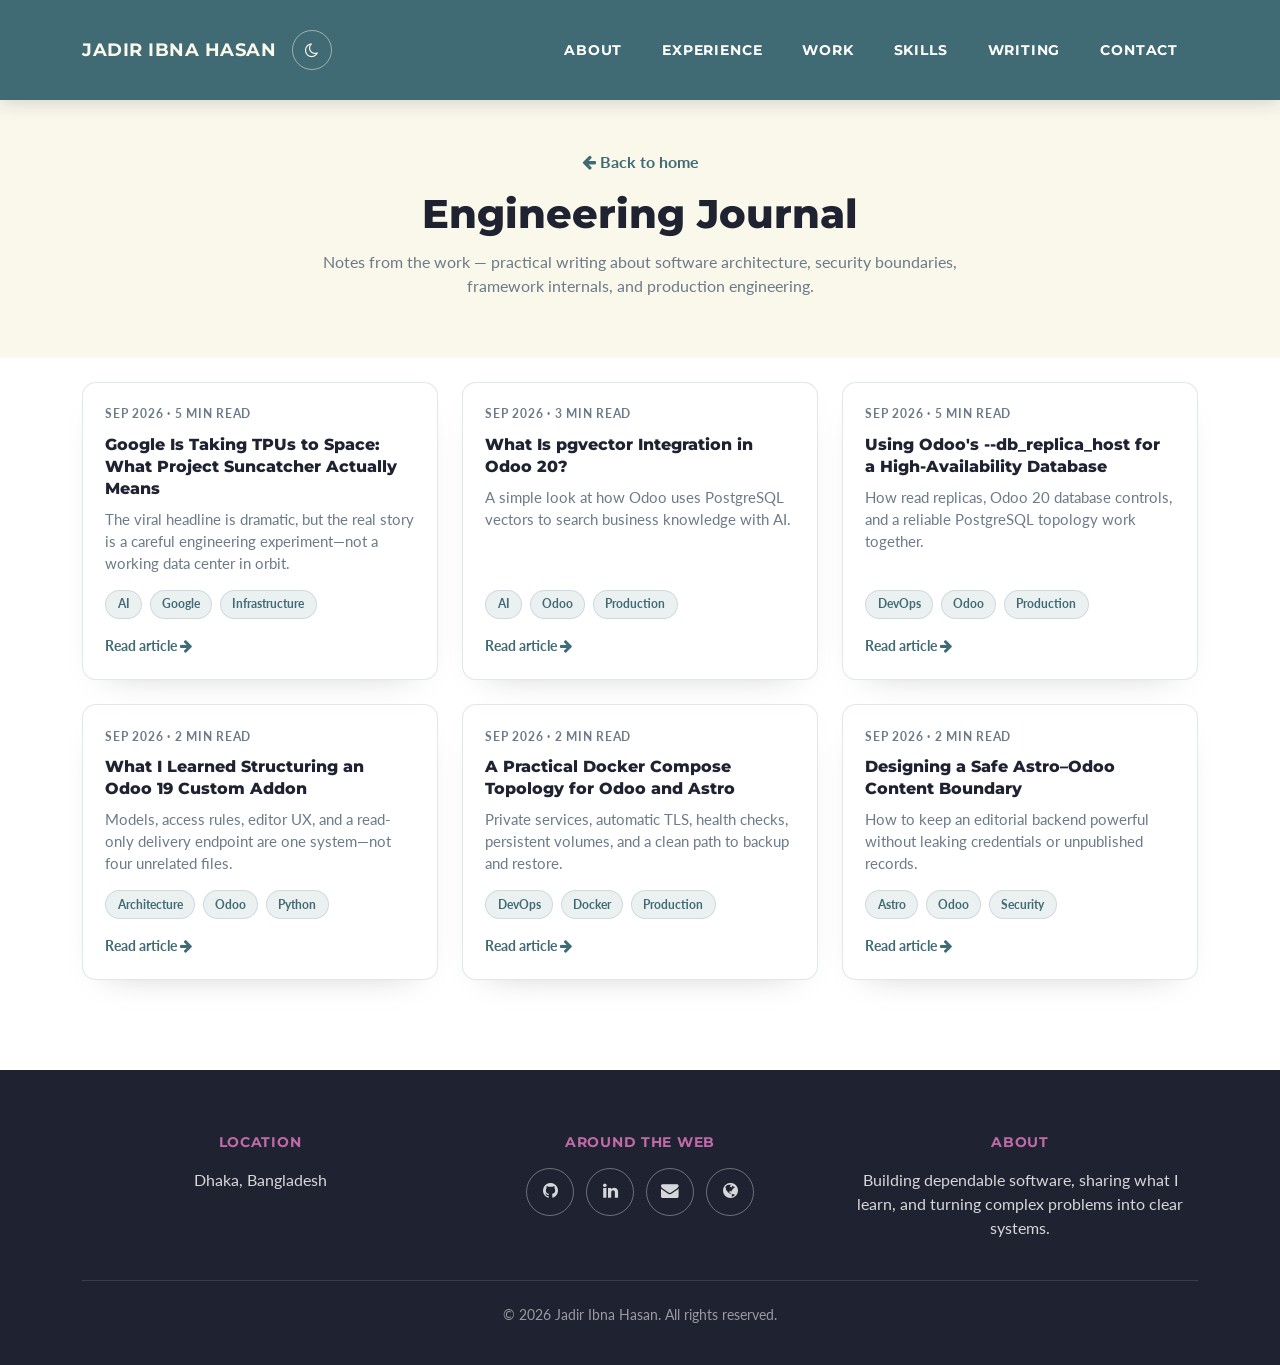
==== commit ba39ba66: "[IMP] : improve mobile navbar (animated toggle, scroll lock, shared JS)" ====
--- a/blog/index.html
+++ b/blog/index.html
@@ -141,29 +141,7 @@
 
     <div class="scroll-to-top position-fixed rounded" id="scrollTop"><a class="text-center d-block rounded text-white" href="#page-top"><i class="fa fa-chevron-up"></i></a></div>
     <script src="../assets/bootstrap/js/bootstrap.min.js"></script>
-    <script>
-        document.addEventListener("DOMContentLoaded", function () {
-            var scrollTop = document.getElementById("scrollTop");
-            window.addEventListener("scroll", function () {
-                if (window.scrollY > 300) { scrollTop.classList.add("show"); } else { scrollTop.classList.remove("show"); }
-            });
-            var themeToggle = document.getElementById("themeToggle");
-            var themeIcon = themeToggle.querySelector("i");
-            function refreshThemeIcon() {
-                var dark = document.documentElement.getAttribute("data-bs-theme") === "dark";
-                themeIcon.className = dark ? "fa fa-sun-o" : "fa fa-moon-o";
-                themeToggle.setAttribute("aria-label", dark ? "Switch to light mode" : "Switch to dark mode");
-            }
-            refreshThemeIcon();
-            themeToggle.addEventListener("click", function () {
-                var current = document.documentElement.getAttribute("data-bs-theme");
-                var next = current === "dark" ? "light" : "dark";
-                document.documentElement.setAttribute("data-bs-theme", next);
-                localStorage.setItem("theme", next);
-                refreshThemeIcon();
-            });
-        });
-    </script>
+    <script src="../assets/js/main.js"></script>
 </body>
 
 </html>
--- a/assets/css/custom.css
+++ b/assets/css/custom.css
@@ -1174,3 +1174,574 @@
 [data-bs-theme="dark"] .article-body pre {
   background: #0d0f16;
 }
+
+/* ---------- Work card images ---------- */
+.work-img {
+  position: absolute;
+  inset: 0;
+  width: 100%;
+  height: 100%;
+  object-fit: cover;
+  z-index: 0;
+}
+
+.work-thumb::after {
+  content: "";
+  position: absolute;
+  inset: 0;
+  background: linear-gradient(180deg, rgba(31, 34, 49, 0.45) 0%, rgba(31, 34, 49, 0) 40%, rgba(31, 34, 49, 0) 55%, rgba(31, 34, 49, 0.4) 100%);
+  z-index: 1;
+  pointer-events: none;
+}
+
+.work-index,
+.work-role-badge {
+  z-index: 2;
+}
+
+.work-index {
+  text-shadow: 0 1px 3px rgba(0, 0, 0, 0.5);
+}
+
+.work-icon {
+  z-index: 2;
+}
+
+/* ---------- Project case study pages ---------- */
+.project-cover {
+  max-width: 900px;
+  margin: 0 auto;
+  padding: 0 1.25rem 2.5rem;
+}
+
+.project-cover img {
+  width: 100%;
+  border-radius: 16px;
+  box-shadow: var(--ak-shadow);
+  display: block;
+}
+
+.project-cover--grad {
+  height: 240px;
+  border-radius: 16px;
+  display: flex;
+  align-items: center;
+  justify-content: center;
+  color: #fff;
+  font-size: 3.2rem;
+  box-shadow: var(--ak-shadow);
+}
+
+.project-facts {
+  display: flex;
+  gap: 2.5rem;
+  flex-wrap: wrap;
+  border: 1px solid var(--ak-border);
+  border-radius: 12px;
+  padding: 1.1rem 1.4rem;
+  margin-bottom: 2.2rem;
+  background: var(--ak-surface);
+}
+
+.project-facts div {
+  display: flex;
+  flex-direction: column;
+  gap: 0.15rem;
+}
+
+.project-facts span {
+  font-size: 0.75rem;
+  text-transform: uppercase;
+  letter-spacing: 0.08em;
+  color: var(--ak-muted);
+}
+
+.project-facts strong {
+  color: var(--ak-heading);
+}
+
+.eyebrow {
+  font-family: "Montserrat", sans-serif;
+  font-size: 0.8rem;
+  font-weight: 700;
+  text-transform: uppercase;
+  letter-spacing: 0.15em;
+  color: var(--ak-plum);
+  display: inline-block;
+  margin-bottom: 0.4rem;
+}
+
+.tech-panel {
+  border: 1px solid var(--ak-border);
+  border-radius: 12px;
+  padding: 1.1rem 1.4rem;
+  margin-top: 2.2rem;
+  background: var(--ak-surface);
+}
+
+.tech-panel > strong {
+  display: block;
+  color: var(--ak-heading);
+  margin-bottom: 0.7rem;
+}
+
+/* =====================================================================
+   Polish & mobile responsiveness
+   ===================================================================== */
+
+/* ---------- Navbar toggler & collapsed menu ---------- */
+#mainNav .navbar-toggler {
+  border: 1px solid rgba(250, 248, 235, 0.5);
+  padding: 0.35rem 0.65rem;
+  font-size: 1.05rem;
+  line-height: 1;
+  color: var(--ak-cream);
+}
+
+#mainNav .navbar-toggler:focus {
+  box-shadow: 0 0 0 0.2rem rgba(250, 248, 235, 0.3);
+}
+
+#mainNav .navbar-brand {
+  font-size: 1.15rem;
+}
+
+/* active / hover underline (desktop only) */
+@media (min-width: 992px) {
+  #mainNav .nav-link {
+    position: relative;
+  }
+  #mainNav .nav-link::after {
+    content: "";
+    position: absolute;
+    left: 1rem;
+    right: 1rem;
+    bottom: 0.45rem;
+    height: 2px;
+    border-radius: 2px;
+    background: var(--ak-plum-soft);
+    opacity: 0;
+    transform: translateY(3px);
+    transition: opacity 0.2s ease, transform 0.2s ease;
+  }
+  #mainNav .nav-link:hover::after,
+  #mainNav .nav-link.active::after {
+    opacity: 1;
+    transform: translateY(0);
+  }
+}
+
+/* collapsed menu on mobile */
+@media (max-width: 991.98px) {
+  #mainNav .navbar-collapse {
+    border-top: 1px solid rgba(250, 248, 235, 0.16);
+    margin-top: 0.5rem;
+    padding: 0.75rem 0 1rem;
+  }
+  #mainNav .nav-link {
+    padding: 0.7rem 0.9rem !important;
+    border-radius: 8px;
+  }
+  #mainNav .nav-link:hover,
+  #mainNav .nav-link.active {
+    background: rgba(255, 255, 255, 0.12);
+  }
+}
+
+/* ---------- Hero polish ---------- */
+.hero-kicker .sep {
+  opacity: 0.5;
+  margin: 0 0.35rem;
+}
+
+.hero .btn {
+  min-width: 160px;
+}
+
+/* ---------- Global overflow safety ---------- */
+img {
+  max-width: 100%;
+}
+
+/* ---------- Blog tables: horizontal scroll on mobile ---------- */
+@media (max-width: 767.98px) {
+  .article-body table {
+    display: block;
+    overflow-x: auto;
+    -webkit-overflow-scrolling: touch;
+  }
+}
+
+/* ---------- Mobile spacing & sizing ---------- */
+@media (max-width: 767.98px) {
+  .hero {
+    padding-top: 112px;
+    padding-bottom: 48px;
+  }
+  .hero-avatar {
+    max-width: 160px;
+    border-width: 4px;
+  }
+  .hero h1 {
+    font-size: clamp(1.9rem, 9vw, 2.4rem);
+  }
+  .hero-title {
+    font-size: 1.05rem;
+  }
+  .hero-tagline {
+    font-size: 0.95rem;
+  }
+  .hero-stats {
+    margin-top: 1.6rem;
+  }
+  .stat-box {
+    padding: 0.85rem 0.4rem;
+  }
+  .stat-box .stat-num {
+    font-size: 1.5rem;
+  }
+  .stat-box .stat-label {
+    font-size: 0.72rem;
+  }
+  .orgs {
+    gap: 18px;
+    margin-top: 1.8rem;
+  }
+  .orgs .imgbs {
+    width: 118px;
+  }
+  .orgs .imguiu {
+    width: 118px;
+  }
+  .orgs .imgbuet {
+    width: 40px;
+  }
+
+  .section {
+    padding: 52px 0;
+  }
+
+  .contact-panel {
+    padding: 1.35rem;
+  }
+
+  .article-hero,
+  .blog-hero {
+    padding-top: 118px;
+    padding-bottom: 36px;
+  }
+  .article-title {
+    font-size: 1.65rem;
+  }
+  .article-sub {
+    font-size: 1.02rem;
+  }
+  .article-body {
+    padding: 2rem 1.1rem 3rem;
+  }
+  .article-body h2 {
+    font-size: 1.25rem;
+  }
+  .article-body p,
+  .article-body li {
+    font-size: 0.98rem;
+  }
+
+  .project-cover--grad {
+    height: 180px;
+    font-size: 2.6rem;
+  }
+
+  .exp-card {
+    padding: 1.25rem 1.1rem;
+  }
+  .timeline-item {
+    padding-left: 30px;
+  }
+
+  .philosophy-card,
+  .cap-card,
+  .skill-group,
+  .edu-card,
+  .repo-card,
+  .article-card {
+    padding: 1.2rem;
+  }
+}
+
+@media (max-width: 420px) {
+  .hero .btn {
+    width: 100%;
+  }
+  .contact-info-item {
+    gap: 0.7rem;
+  }
+  .contact-info-item .contact-icon {
+    width: 40px;
+    height: 40px;
+    flex: 0 0 40px;
+  }
+}
+
+/* ---------- Selection color ---------- */
+::selection {
+  background: var(--ak-plum);
+  color: #fff;
+}
+
+/* =====================================================================
+   Fancy Work section (overlay cards)
+   ===================================================================== */
+
+.work-card {
+  position: relative;
+  display: flex;
+  flex-direction: column;
+  justify-content: flex-end;
+  height: 360px;
+  border-radius: 20px;
+  overflow: hidden;
+  text-decoration: none;
+  color: #fff;
+  isolation: isolate;
+  box-shadow: 0 22px 50px -22px rgba(31, 34, 49, 0.5);
+  transition: transform 0.35s cubic-bezier(0.2, 0.7, 0.2, 1), box-shadow 0.35s ease;
+}
+
+.work-card:hover {
+  transform: translateY(-8px);
+  box-shadow: 0 34px 70px -26px rgba(31, 34, 49, 0.6);
+  color: #fff;
+}
+
+.work-card--featured {
+  height: 440px;
+}
+
+.work-img {
+  position: absolute;
+  inset: 0;
+  width: 100%;
+  height: 100%;
+  object-fit: cover;
+  z-index: 0;
+  transition: transform 0.7s cubic-bezier(0.2, 0.7, 0.2, 1);
+}
+
+.work-card:hover .work-img {
+  transform: scale(1.08);
+}
+
+.work-img--grad {
+  display: flex;
+  align-items: center;
+  justify-content: center;
+  color: rgba(255, 255, 255, 0.9);
+  font-size: 3rem;
+}
+
+.work-overlay {
+  position: absolute;
+  inset: 0;
+  z-index: 1;
+  background: linear-gradient(180deg, rgba(31, 34, 49, 0.2) 0%, rgba(31, 34, 49, 0.12) 35%, rgba(31, 34, 49, 0.94) 100%);
+  transition: background 0.35s ease;
+}
+
+.work-card:hover .work-overlay {
+  background: linear-gradient(180deg, rgba(31, 34, 49, 0.05) 0%, rgba(31, 34, 49, 0.97) 100%);
+}
+
+.work-index {
+  position: absolute;
+  top: 16px;
+  left: 20px;
+  z-index: 2;
+  font-family: "Montserrat", sans-serif;
+  font-weight: 800;
+  font-size: 2.4rem;
+  line-height: 1;
+  letter-spacing: 0.04em;
+  color: rgba(255, 255, 255, 0.4);
+  text-shadow: 0 1px 6px rgba(0, 0, 0, 0.25);
+}
+
+.work-role,
+.work-featured {
+  position: absolute;
+  top: 18px;
+  right: 18px;
+  z-index: 2;
+  font-size: 0.72rem;
+  font-weight: 700;
+  letter-spacing: 0.06em;
+  text-transform: uppercase;
+  padding: 0.32rem 0.75rem;
+  border-radius: 50rem;
+}
+
+.work-role {
+  color: #fff;
+  background: rgba(31, 34, 49, 0.45);
+  border: 1px solid rgba(255, 255, 255, 0.28);
+  backdrop-filter: blur(6px);
+}
+
+.work-featured {
+  color: #fff;
+  background: linear-gradient(135deg, var(--ak-plum), var(--ak-plum-soft));
+  box-shadow: 0 6px 18px -6px rgba(163, 73, 139, 0.7);
+}
+
+.work-content {
+  position: relative;
+  z-index: 2;
+  padding: 1.6rem 1.6rem 1.7rem;
+}
+
+.work-title {
+  font-family: "Montserrat", sans-serif;
+  font-weight: 800;
+  font-size: 1.25rem;
+  line-height: 1.3;
+  color: #fff;
+  margin-bottom: 0.4rem;
+  text-shadow: 0 1px 4px rgba(0, 0, 0, 0.3);
+}
+
+.work-card--featured .work-title {
+  font-size: 1.7rem;
+  max-width: 640px;
+}
+
+.work-desc {
+  display: none;
+  color: rgba(255, 255, 255, 0.82);
+  font-size: 0.98rem;
+  max-width: 620px;
+  margin-bottom: 0.9rem;
+}
+
+.work-card--featured .work-desc {
+  display: block;
+}
+
+.work-tags {
+  display: flex;
+  flex-wrap: wrap;
+  gap: 6px;
+  margin-bottom: 0.9rem;
+}
+
+.work-chip {
+  font-size: 0.72rem;
+  font-weight: 700;
+  color: #fff;
+  background: rgba(255, 255, 255, 0.14);
+  border: 1px solid rgba(255, 255, 255, 0.24);
+  padding: 0.24rem 0.6rem;
+  border-radius: 50rem;
+  backdrop-filter: blur(4px);
+}
+
+.work-cta {
+  display: inline-flex;
+  align-items: center;
+  gap: 0.5rem;
+  font-weight: 700;
+  font-size: 0.9rem;
+  color: #fff;
+  opacity: 0;
+  transform: translateY(10px);
+  transition: opacity 0.3s ease, transform 0.3s ease;
+}
+
+.work-cta .fa {
+  transition: transform 0.3s ease;
+}
+
+.work-card:hover .work-cta {
+  opacity: 1;
+  transform: translateY(0);
+}
+
+.work-card:hover .work-cta .fa {
+  transform: translateX(4px);
+}
+
+.work-card::before {
+  content: "";
+  position: absolute;
+  left: 0;
+  top: 0;
+  bottom: 0;
+  width: 4px;
+  z-index: 3;
+  background: linear-gradient(var(--ak-plum), var(--ak-plum-soft));
+  transform: scaleY(0);
+  transform-origin: top;
+  transition: transform 0.35s ease;
+}
+
+.work-card:hover::before {
+  transform: scaleY(1);
+}
+
+/* mobile sizing */
+@media (max-width: 767.98px) {
+  .work-card {
+    height: 320px;
+  }
+  .work-card--featured {
+    height: 360px;
+  }
+  .work-card--featured .work-title {
+    font-size: 1.4rem;
+  }
+}
+
+/* Always show the CTA on touch devices (no hover) */
+@media (hover: none) {
+  .work-cta {
+    opacity: 1;
+    transform: translateY(0);
+  }
+}
+
+/* Org logos: render as light monochrome in dark mode so they stay visible */
+[data-bs-theme="dark"] .orgs img {
+  filter: brightness(0) invert(1);
+  opacity: 0.9;
+}
+
+/* =====================================================================
+   Mobile navbar polish
+   ===================================================================== */
+body.nav-open {
+  overflow: hidden;
+}
+
+/* collapsed menu */
+@media (max-width: 991.98px) {
+  #mainNav .navbar-collapse {
+    border-top: 1px solid rgba(250, 248, 235, 0.16);
+    margin-top: 0.6rem;
+    padding: 0.75rem 0 1rem;
+  }
+  #mainNav .nav-link {
+    padding: 0.7rem 0.9rem !important;
+    border-radius: 10px;
+    font-size: 0.95rem;
+  }
+  #mainNav .nav-link:hover,
+  #mainNav .nav-link.active {
+    background: rgba(255, 255, 255, 0.14);
+    color: #fff;
+  }
+  #mainNav .nav-link.active {
+    box-shadow: inset 3px 0 0 var(--ak-plum-soft);
+  }
+  #mainNav .theme-toggle {
+    margin-right: 0.5rem;
+  }
+}
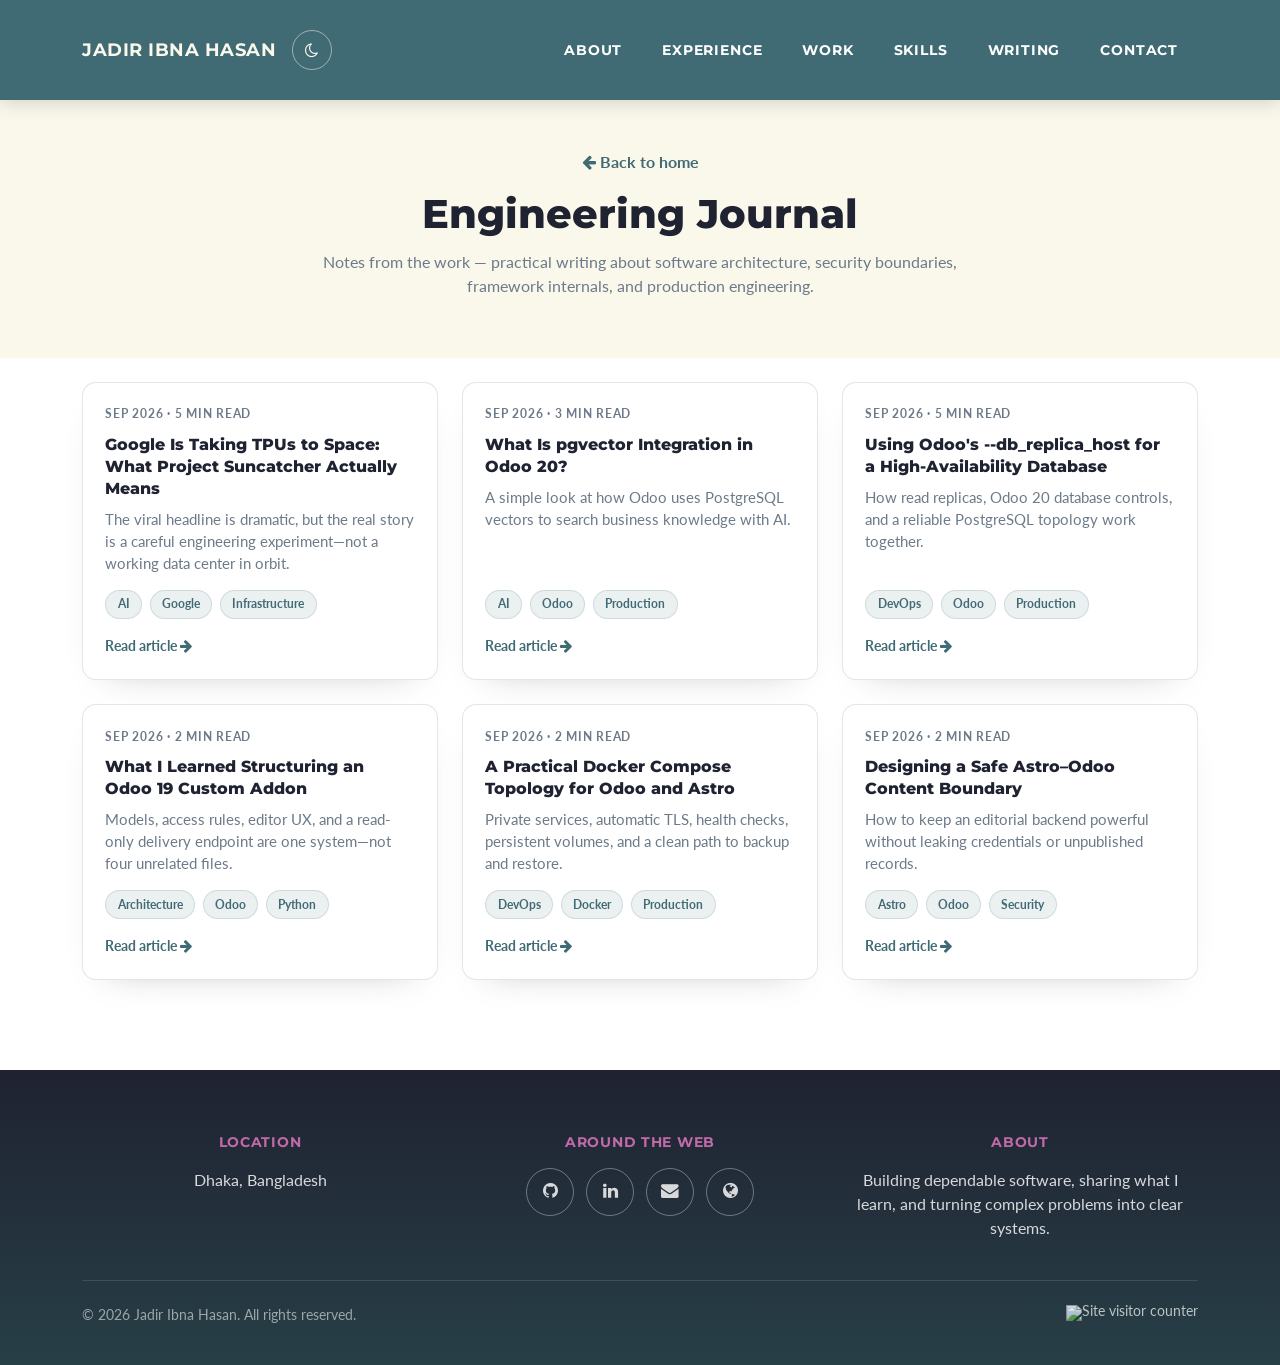
==== commit 34ac54a7: "[ADD] Adds site visitor" ====
--- a/blog/index.html
+++ b/blog/index.html
@@ -135,6 +135,9 @@
             </div>
             <div class="footer-bottom">
                 <span>© 2026 Jadir Ibna Hasan. All rights reserved.</span>
+                <a class="footer-visitors" href="https://hits.sh/nokgna.github.io/" target="_blank" rel="noopener" title="Visitor statistics">
+                    <img src="https://hits.sh/nokgna.github.io.svg?label=visitors&color=406b74&labelColor=1f2231&style=flat-square" alt="Site visitor counter">
+                </a>
             </div>
         </div>
     </footer>
--- a/assets/css/custom.css
+++ b/assets/css/custom.css
@@ -132,37 +132,37 @@
 
 /* ---------- Org logos ---------- */
 .orgs {
-  display: inline-flex;
+  display: flex;
   align-items: center;
   justify-content: center;
   flex-wrap: wrap;
   gap: 32px;
-  margin-top: 2.5rem;
+  margin: 2.5rem 0 0;
 }
 
 .orgs img {
-  opacity: 0.82;
+  display: block;
+  margin: 0;
+  height: auto;
+  opacity: 1;
   transition: opacity 0.25s ease, transform 0.25s ease;
 }
 
 .orgs img:hover {
-  opacity: 1;
+  opacity: 0.85;
   transform: translateY(-3px);
 }
 
 .orgs .imgbs {
   width: 150px;
-  height: auto;
 }
 
 .orgs .imgbuet {
   width: 46px;
-  height: auto;
 }
 
 .orgs .imguiu {
   width: 150px;
-  height: auto;
 }
 
 /* ---------- Buttons ---------- */
@@ -246,7 +246,7 @@
 /* ---------- About ---------- */
 .about-para {
   font-size: 1.08rem;
-  color: #45525c;
+  color: var(--ak-ink);
   line-height: 1.8;
 }
 
@@ -356,7 +356,7 @@
 .exp-list {
   margin-bottom: 0.9rem;
   padding-left: 1.1rem;
-  color: #45525c;
+  color: var(--ak-ink);
 }
 
 .exp-list li {
@@ -713,6 +713,35 @@
   margin-top: 2.5rem;
   font-size: 0.85rem;
   color: rgba(255, 255, 255, 0.55);
+  display: flex;
+  align-items: center;
+  justify-content: space-between;
+  flex-wrap: wrap;
+  gap: 0.75rem 1rem;
+}
+
+.footer-visitors {
+  display: inline-flex;
+  align-items: center;
+  line-height: 1;
+  opacity: 0.85;
+  transition: opacity 0.2s ease;
+}
+
+.footer-visitors:hover {
+  opacity: 1;
+}
+
+.footer-visitors img {
+  display: block;
+  height: 20px;
+  width: auto;
+}
+
+@media (max-width: 575.98px) {
+  .footer-bottom {
+    justify-content: center;
+  }
 }
 
 /* ---------- Scroll to top ---------- */
@@ -1416,6 +1445,9 @@
   .orgs .imgbuet {
     width: 40px;
   }
+  [data-bs-theme="dark"] .orgs {
+    padding: 0.85rem 1.1rem;
+  }
 
   .section {
     padding: 52px 0;
@@ -1544,12 +1576,12 @@
   position: absolute;
   inset: 0;
   z-index: 1;
-  background: linear-gradient(180deg, rgba(31, 34, 49, 0.2) 0%, rgba(31, 34, 49, 0.12) 35%, rgba(31, 34, 49, 0.94) 100%);
+  background: linear-gradient(180deg, rgba(31, 34, 49, 0.6) 0%, rgba(31, 34, 49, 0.34) 38%, rgba(31, 34, 49, 0.96) 100%);
   transition: background 0.35s ease;
 }
 
 .work-card:hover .work-overlay {
-  background: linear-gradient(180deg, rgba(31, 34, 49, 0.05) 0%, rgba(31, 34, 49, 0.97) 100%);
+  background: linear-gradient(180deg, rgba(31, 34, 49, 0.28) 0%, rgba(31, 34, 49, 0.5) 45%, rgba(31, 34, 49, 0.97) 100%);
 }
 
 .work-index {
@@ -1562,8 +1594,8 @@
   font-size: 2.4rem;
   line-height: 1;
   letter-spacing: 0.04em;
-  color: rgba(255, 255, 255, 0.4);
-  text-shadow: 0 1px 6px rgba(0, 0, 0, 0.25);
+  color: rgba(255, 255, 255, 0.78);
+  text-shadow: 0 2px 10px rgba(0, 0, 0, 0.55);
 }
 
 .work-role,
@@ -1582,8 +1614,8 @@
 
 .work-role {
   color: #fff;
-  background: rgba(31, 34, 49, 0.45);
-  border: 1px solid rgba(255, 255, 255, 0.28);
+  background: rgba(31, 34, 49, 0.68);
+  border: 1px solid rgba(255, 255, 255, 0.3);
   backdrop-filter: blur(6px);
 }
 
@@ -1606,7 +1638,7 @@
   line-height: 1.3;
   color: #fff;
   margin-bottom: 0.4rem;
-  text-shadow: 0 1px 4px rgba(0, 0, 0, 0.3);
+  text-shadow: 0 2px 8px rgba(0, 0, 0, 0.55);
 }
 
 .work-card--featured .work-title {
@@ -1637,11 +1669,12 @@
   font-size: 0.72rem;
   font-weight: 700;
   color: #fff;
-  background: rgba(255, 255, 255, 0.14);
-  border: 1px solid rgba(255, 255, 255, 0.24);
+  background: rgba(31, 34, 49, 0.5);
+  border: 1px solid rgba(255, 255, 255, 0.32);
   padding: 0.24rem 0.6rem;
   border-radius: 50rem;
   backdrop-filter: blur(4px);
+  text-shadow: 0 1px 3px rgba(0, 0, 0, 0.35);
 }
 
 .work-cta {
@@ -1708,10 +1741,16 @@
   }
 }
 
-/* Org logos: render as light monochrome in dark mode so they stay visible */
+/* Org logos: light pill in dark mode so original colors stay visible */
+[data-bs-theme="dark"] .orgs {
+  background: rgba(250, 248, 235, 0.97);
+  padding: 1rem 1.6rem;
+  border-radius: 16px;
+  box-shadow: 0 16px 36px -18px rgba(0, 0, 0, 0.55);
+}
+
 [data-bs-theme="dark"] .orgs img {
-  filter: brightness(0) invert(1);
-  opacity: 0.9;
+  opacity: 1;
 }
 
 /* =====================================================================
@@ -1745,3 +1784,561 @@
     margin-right: 0.5rem;
   }
 }
+
+/* =====================================================================
+   Agentic development showcase
+   ===================================================================== */
+.agentic-card {
+  background: var(--ak-surface);
+  border: 1px solid var(--ak-border);
+  border-radius: 16px;
+  padding: 1.6rem;
+  height: 100%;
+  box-shadow: 0 14px 34px -26px rgba(31, 34, 49, 0.35);
+  transition: transform 0.25s ease, box-shadow 0.25s ease;
+}
+
+.agentic-card:hover {
+  transform: translateY(-6px);
+  box-shadow: 0 24px 46px -24px rgba(31, 34, 49, 0.45);
+}
+
+.agentic-icon {
+  width: 52px;
+  height: 52px;
+  border-radius: 14px;
+  display: flex;
+  align-items: center;
+  justify-content: center;
+  font-size: 1.4rem;
+  color: #fff;
+  margin-bottom: 1.1rem;
+  box-shadow: 0 10px 22px -10px rgba(31, 34, 49, 0.5);
+}
+
+.agentic-icon--teal { background: linear-gradient(135deg, var(--ak-teal), var(--ak-teal-dark)); }
+.agentic-icon--plum { background: linear-gradient(135deg, var(--ak-plum), var(--ak-plum-soft)); }
+.agentic-icon--navy { background: linear-gradient(135deg, var(--ak-navy), var(--ak-teal)); }
+.agentic-icon--ink { background: linear-gradient(135deg, #2c3e50, #406b74); }
+
+.agentic-card h5 {
+  font-family: "Montserrat", sans-serif;
+  font-weight: 800;
+  color: var(--ak-heading);
+  margin-bottom: 0.5rem;
+}
+
+.agentic-card p {
+  color: var(--ak-muted);
+  font-size: 0.94rem;
+  margin-bottom: 1rem;
+}
+
+.agentic-quote {
+  max-width: 720px;
+  margin: 2.5rem auto 0;
+  border-left: 4px solid var(--ak-plum);
+  background: rgba(163, 73, 139, 0.07);
+  border-radius: 0 12px 12px 0;
+  padding: 1.1rem 1.4rem;
+  font-style: italic;
+  color: var(--ak-muted);
+}
+
+/* =====================================================================
+   Skills showcase (modern)
+   ===================================================================== */
+.skill-cat {
+  background: rgba(255, 255, 255, 0.045);
+  border: 1px solid rgba(255, 255, 255, 0.1);
+  border-radius: 16px;
+  padding: 1.5rem;
+  height: 100%;
+  transition: transform 0.25s ease, background 0.25s ease, border-color 0.25s ease;
+}
+
+.skill-cat:hover {
+  transform: translateY(-6px);
+  background: rgba(255, 255, 255, 0.08);
+  border-color: rgba(255, 255, 255, 0.2);
+}
+
+.skill-cat-head {
+  display: flex;
+  align-items: center;
+  gap: 0.85rem;
+  margin-bottom: 1.05rem;
+}
+
+.skill-cat-icon {
+  width: 44px;
+  height: 44px;
+  flex: 0 0 44px;
+  border-radius: 12px;
+  display: flex;
+  align-items: center;
+  justify-content: center;
+  font-size: 1.15rem;
+  color: #fff;
+  background: linear-gradient(135deg, var(--ak-plum), var(--ak-plum-soft));
+}
+
+.skill-cat-icon--teal {
+  background: linear-gradient(135deg, var(--ak-teal), #5b96a2);
+}
+
+.skill-cat-icon--navy {
+  background: linear-gradient(135deg, #2a2e40, #406b74);
+}
+
+.skill-cat h4 {
+  font-family: "Montserrat", sans-serif;
+  font-weight: 700;
+  font-size: 1rem;
+  letter-spacing: 0.02em;
+  color: #fff;
+  margin: 0;
+}
+
+.skill-cat .tag {
+  transition: transform 0.2s ease, background 0.2s ease;
+}
+
+.skill-cat .tag:hover {
+  background: rgba(255, 255, 255, 0.18);
+}
+
+/* =====================================================================
+   Light-mode palette harmony
+   ===================================================================== */
+[data-bs-theme="light"] {
+  --bs-link-color: var(--ak-accent);
+  --bs-link-color-rgb: 64, 107, 116;
+  --bs-link-hover-color: var(--ak-teal-dark);
+  --bs-link-hover-color-rgb: 51, 86, 93;
+}
+
+[data-bs-theme="light"] .section-dark {
+  background: linear-gradient(160deg, var(--ak-navy) 0%, var(--ak-teal-deeper) 150%);
+}
+
+[data-bs-theme="light"] .footer {
+  background: linear-gradient(180deg, var(--ak-navy) 0%, var(--ak-teal-deeper) 120%);
+}
+
+/* =====================================================================
+   Bio panel (About)
+   ===================================================================== */
+.bio-panel {
+  position: relative;
+  background: linear-gradient(180deg, var(--ak-surface) 0%, rgba(64, 107, 116, 0.05) 100%);
+  border: 1px solid var(--ak-border);
+  border-radius: 22px;
+  padding: 2.4rem 2.4rem 2.1rem;
+  box-shadow: 0 24px 55px -34px rgba(31, 34, 49, 0.4);
+  overflow: hidden;
+}
+
+.bio-panel::before {
+  content: "";
+  position: absolute;
+  left: 0;
+  top: 0;
+  bottom: 0;
+  width: 5px;
+  background: linear-gradient(var(--ak-teal), var(--ak-plum));
+}
+
+.bio-mark {
+  position: absolute;
+  top: 1.3rem;
+  right: 1.7rem;
+  font-size: 3.2rem;
+  line-height: 1;
+  color: var(--ak-plum);
+  opacity: 0.16;
+  pointer-events: none;
+}
+
+.bio-eyebrow {
+  font-family: "Montserrat", sans-serif;
+  font-size: 0.8rem;
+  font-weight: 700;
+  letter-spacing: 0.18em;
+  text-transform: uppercase;
+  color: var(--ak-plum);
+  margin-bottom: 0.85rem;
+}
+
+.bio-lead {
+  font-size: 1.3rem;
+  line-height: 1.55;
+  color: var(--ak-heading);
+  max-width: 820px;
+  margin-bottom: 1.6rem;
+}
+
+[data-bs-theme="dark"] .bio-panel {
+  background: linear-gradient(180deg, var(--ak-surface) 0%, rgba(127, 194, 205, 0.06) 100%);
+}
+
+/* =====================================================================
+   Education cards with logos
+   ===================================================================== */
+.edu-head {
+  display: flex;
+  align-items: center;
+  gap: 1rem;
+  margin-bottom: 1rem;
+}
+
+.edu-logo {
+  flex: 0 0 auto;
+  display: flex;
+  align-items: center;
+  justify-content: center;
+  width: 58px;
+  height: 58px;
+  background: #fff;
+  border: 1px solid var(--ak-border);
+  border-radius: 14px;
+  padding: 0.5rem;
+  box-shadow: 0 10px 22px -16px rgba(31, 34, 49, 0.4);
+}
+
+.edu-logo img {
+  max-width: 100%;
+  max-height: 100%;
+  object-fit: contain;
+}
+
+.edu-logo--wide {
+  width: 124px;
+}
+
+/* =====================================================================
+   Experience company logos
+   ===================================================================== */
+.exp-head {
+  display: flex;
+  align-items: flex-start;
+  gap: 1rem;
+  margin-bottom: 0.9rem;
+}
+
+.exp-logo {
+  flex: 0 0 auto;
+  display: flex;
+  align-items: center;
+  justify-content: center;
+  width: 76px;
+  height: 48px;
+  background: #fff;
+  border: 1px solid var(--ak-border);
+  border-radius: 10px;
+  padding: 0.35rem 0.6rem;
+  box-shadow: 0 8px 20px -14px rgba(31, 34, 49, 0.35);
+}
+
+.exp-logo img {
+  max-width: 100%;
+  max-height: 100%;
+  object-fit: contain;
+}
+
+.exp-logo--monogram {
+  width: 48px;
+  height: 48px;
+  border: 0;
+  font-family: "Montserrat", sans-serif;
+  font-weight: 800;
+  font-size: 1rem;
+  letter-spacing: 0.02em;
+  color: #fff;
+  background: linear-gradient(135deg, var(--ak-plum), var(--ak-plum-soft));
+}
+
+/* =====================================================================
+   Achievements panel (single fancy section)
+   ===================================================================== */
+.achievements-panel {
+  background: linear-gradient(135deg, var(--ak-surface) 0%, rgba(64, 107, 116, 0.06) 100%);
+  border: 1px solid var(--ak-border);
+  border-radius: 20px;
+  padding: 1.8rem 1.8rem 0.6rem;
+  box-shadow: 0 22px 50px -30px rgba(31, 34, 49, 0.4);
+  overflow: hidden;
+}
+
+.achievements-head {
+  display: flex;
+  align-items: center;
+  gap: 1rem;
+  padding-bottom: 1.1rem;
+  border-bottom: 1px solid var(--ak-border);
+  margin-bottom: 0.4rem;
+}
+
+.ach-head-icon {
+  width: 52px;
+  height: 52px;
+  flex: 0 0 52px;
+  border-radius: 14px;
+  display: flex;
+  align-items: center;
+  justify-content: center;
+  font-size: 1.3rem;
+  color: #fff;
+  background: linear-gradient(135deg, var(--ak-teal), var(--ak-plum));
+  box-shadow: 0 10px 22px -10px rgba(31, 34, 49, 0.5);
+}
+
+.ach-eyebrow {
+  font-family: "Montserrat", sans-serif;
+  font-weight: 800;
+  color: var(--ak-heading);
+  font-size: 1.05rem;
+}
+
+.achievements-head p {
+  color: var(--ak-muted);
+  font-size: 0.9rem;
+}
+
+.achievements-grid {
+  margin: 0;
+}
+
+.ach-item {
+  display: flex;
+  align-items: flex-start;
+  gap: 0.95rem;
+  padding: 1.1rem 1.1rem;
+}
+
+.ach-item:nth-child(odd) {
+  border-right: 1px solid var(--ak-border);
+}
+
+.ach-item:nth-child(-n + 2) {
+  border-bottom: 1px solid var(--ak-border);
+}
+
+.ach-badge {
+  width: 42px;
+  height: 42px;
+  flex: 0 0 42px;
+  border-radius: 12px;
+  display: flex;
+  align-items: center;
+  justify-content: center;
+  font-size: 1.05rem;
+  color: #fff;
+}
+
+.ach-badge--teal { background: linear-gradient(135deg, var(--ak-teal), var(--ak-teal-dark)); }
+.ach-badge--navy { background: linear-gradient(135deg, var(--ak-navy), var(--ak-teal)); }
+.ach-badge--plum { background: linear-gradient(135deg, var(--ak-plum), var(--ak-plum-soft)); }
+
+.ach-item h6 {
+  font-family: "Montserrat", sans-serif;
+  font-weight: 700;
+  color: var(--ak-heading);
+  margin-bottom: 0.1rem;
+  font-size: 0.98rem;
+}
+
+.ach-item p {
+  color: var(--ak-muted);
+  font-size: 0.86rem;
+  margin-bottom: 0;
+}
+
+[data-bs-theme="dark"] .achievements-panel {
+  background: linear-gradient(135deg, var(--ak-surface) 0%, rgba(127, 194, 205, 0.06) 100%);
+}
+
+/* =====================================================================
+   Writing carousel (Bootstrap-native slide)
+   ===================================================================== */
+.writing-carousel {
+  max-width: 900px;
+  margin: 0 auto;
+}
+
+.writing-carousel .carousel-inner {
+  border-radius: 22px;
+  box-shadow: 0 30px 65px -32px rgba(31, 34, 49, 0.45);
+}
+
+.writing-slide {
+  display: flex;
+  align-items: stretch;
+  background: var(--ak-surface);
+  border: 1px solid var(--ak-border);
+  border-radius: 22px;
+  overflow: hidden;
+}
+
+.writing-slide-media {
+  flex: 0 0 220px;
+  display: flex;
+  flex-direction: column;
+  align-items: center;
+  justify-content: center;
+  gap: 0.75rem;
+  color: #fff;
+  padding: 2rem 1.25rem;
+  text-align: center;
+}
+
+.writing-slide-media .fa {
+  font-size: 2.5rem;
+  opacity: 0.92;
+}
+
+.writing-slide-index {
+  font-family: "Montserrat", sans-serif;
+  font-weight: 800;
+  font-size: 2.4rem;
+  line-height: 1;
+  letter-spacing: 0.04em;
+  color: rgba(255, 255, 255, 0.5);
+}
+
+.writing-slide-body {
+  flex: 1;
+  padding: 2.25rem 2.4rem;
+  display: flex;
+  flex-direction: column;
+  justify-content: center;
+}
+
+.writing-slide-body h3 {
+  font-family: "Montserrat", sans-serif;
+  font-weight: 800;
+  color: var(--ak-heading);
+  font-size: 1.45rem;
+  line-height: 1.3;
+  margin: 0.5rem 0 0.75rem;
+}
+
+.writing-slide-excerpt {
+  color: var(--ak-muted);
+  font-size: 0.98rem;
+  line-height: 1.7;
+  margin-bottom: 1rem;
+}
+
+.writing-carousel .carousel-indicators {
+  margin-bottom: 0;
+}
+
+.writing-carousel .carousel-indicators [data-bs-target] {
+  width: 10px;
+  height: 10px;
+  border-radius: 50%;
+  background-color: var(--ak-border);
+  border: 0;
+  opacity: 1;
+  transition: width 0.3s ease, background-color 0.3s ease;
+}
+
+.writing-carousel .carousel-indicators .active {
+  width: 26px;
+  border-radius: 50rem;
+  background-color: var(--ak-accent);
+}
+
+.writing-carousel .carousel-control-prev,
+.writing-carousel .carousel-control-next {
+  width: 46px;
+  height: 46px;
+  top: 50%;
+  bottom: auto;
+  transform: translateY(-50%);
+  opacity: 1;
+}
+
+.writing-carousel .carousel-control-prev {
+  left: 0.6rem;
+}
+
+.writing-carousel .carousel-control-next {
+  right: 0.6rem;
+}
+
+.writing-ctrl-icon {
+  width: 46px;
+  height: 46px;
+  border-radius: 50%;
+  display: inline-flex;
+  align-items: center;
+  justify-content: center;
+  background: var(--ak-surface);
+  color: var(--ak-accent);
+  border: 1px solid var(--ak-border);
+  box-shadow: 0 12px 26px -12px rgba(31, 34, 49, 0.45);
+  font-size: 1rem;
+  transition: background 0.25s ease, color 0.25s ease, transform 0.25s ease;
+}
+
+.writing-carousel .carousel-control-prev:hover .writing-ctrl-icon,
+.writing-carousel .carousel-control-next:hover .writing-ctrl-icon {
+  background: var(--ak-accent);
+  color: #fff;
+  transform: scale(1.06);
+}
+
+/* =====================================================================
+   Responsive tweaks for new components
+   ===================================================================== */
+@media (max-width: 767.98px) {
+  .bio-panel {
+    padding: 1.7rem 1.4rem 1.5rem;
+  }
+  .bio-lead {
+    font-size: 1.15rem;
+  }
+  .ach-item:nth-child(odd) {
+    border-right: 0;
+  }
+  .ach-item {
+    border-bottom: 1px solid var(--ak-border);
+  }
+  .ach-item:last-child {
+    border-bottom: 0;
+  }
+  .writing-slide {
+    flex-direction: column;
+  }
+  .writing-slide-media {
+    flex: 0 0 auto;
+    flex-direction: row;
+    justify-content: flex-start;
+    gap: 1rem;
+    padding: 1rem 1.25rem;
+    text-align: left;
+  }
+  .writing-slide-media .fa {
+    font-size: 1.5rem;
+  }
+  .writing-slide-index {
+    font-size: 1.5rem;
+  }
+  .writing-slide-body {
+    padding: 1.5rem 1.4rem 1.7rem;
+  }
+  .writing-slide-body h3 {
+    font-size: 1.2rem;
+  }
+  .writing-carousel .carousel-control-prev,
+  .writing-carousel .carousel-control-next {
+    width: 40px;
+    height: 40px;
+  }
+  .writing-ctrl-icon {
+    width: 40px;
+    height: 40px;
+  }
+}
